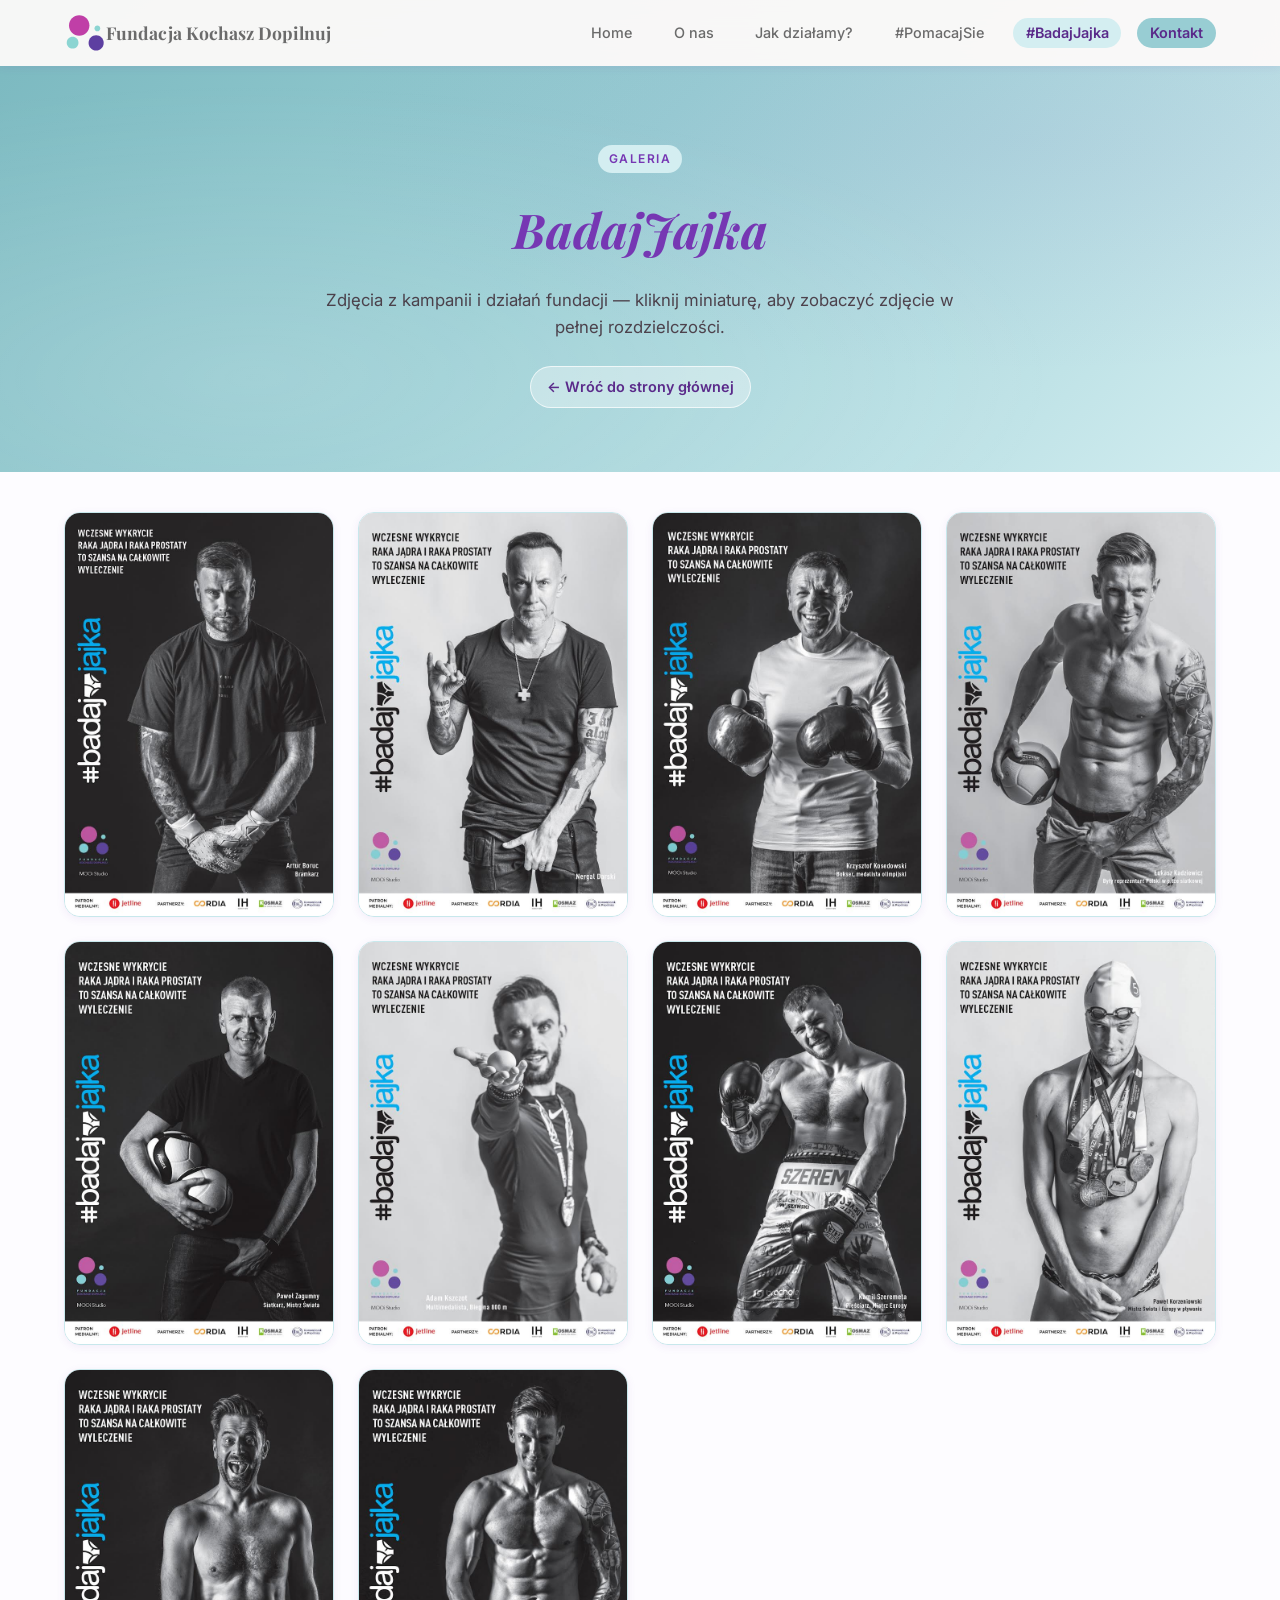
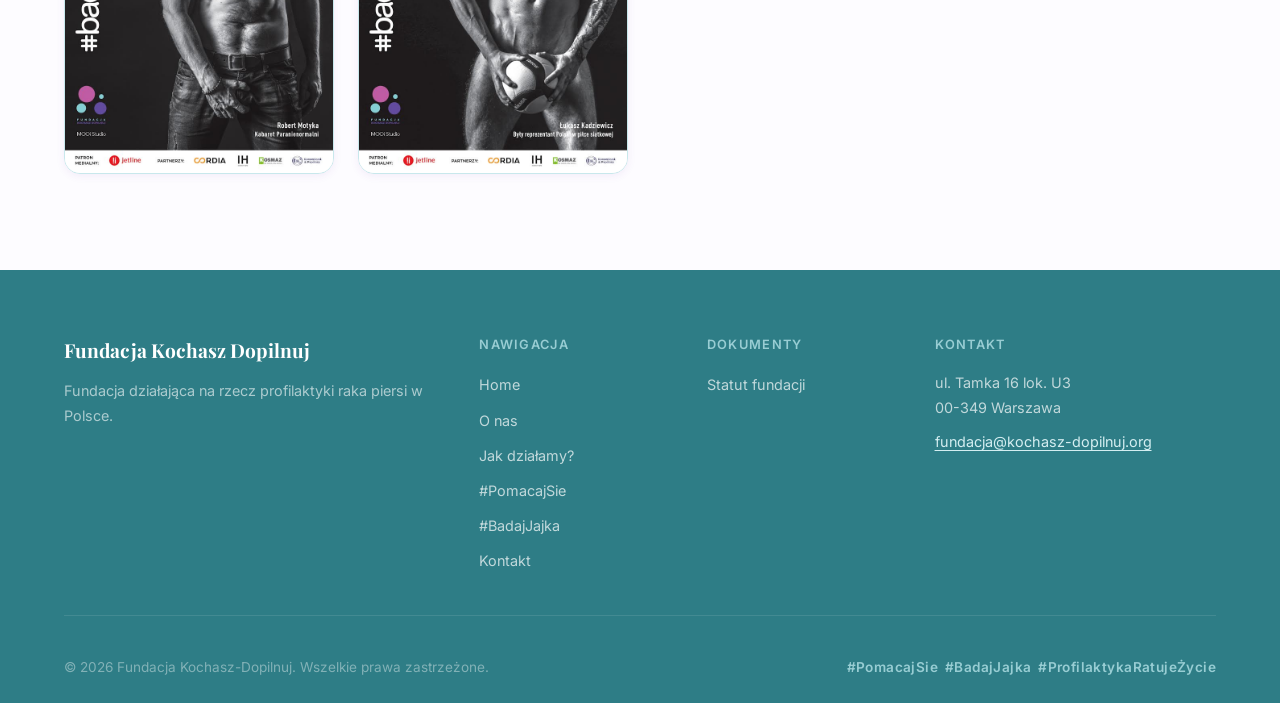
==== badajjajka.html @ b8c03226 "Add gallery page styles, update navigation links, and include new hashtags in the footer" ====
<!DOCTYPE html>
<html lang="pl">
<head>
  <meta charset="UTF-8" />
  <meta name="viewport" content="width=device-width, initial-scale=1.0" />
  <title>BadajJajka — Galeria | Fundacja Kochasz Dopilnuj</title>
  <link rel="stylesheet" href="styles.css" />
  <link rel="preconnect" href="https://fonts.googleapis.com" />
  <link rel="preconnect" href="https://fonts.gstatic.com" crossorigin />
  <link href="https://fonts.googleapis.com/css2?family=Playfair+Display:ital,wght@0,400;0,600;0,700;1,400&family=Inter:wght@300;400;500;600&display=swap" rel="stylesheet" />
</head>
<body class="page--gallery">

  <header class="header" id="top">
    <nav class="nav container">
      <a href="index.html#top" class="nav__logo">
        <img src="LOGO-IKONA.svg" alt="Fundacja Kochasz Dopilnuj" class="nav__logo-img" />
        <span class="nav__logo-name">Fundacja Kochasz Dopilnuj</span>
      </a>
      <button class="nav__toggle" id="navToggle" aria-label="Menu">
        <span></span><span></span><span></span>
      </button>
      <ul class="nav__links" id="navLinks">
        <li><a href="index.html#top" class="nav__link">Home</a></li>
        <li><a href="index.html#o-nas" class="nav__link">O nas</a></li>
        <li><a href="index.html#jak-dzialamy" class="nav__link">Jak działamy?</a></li>
        <li><a href="pomacajsie.html" class="nav__link">#PomacajSie</a></li>
        <li><a href="badajjajka.html" class="nav__link nav__link--active" aria-current="page">#BadajJajka</a></li>
        <li><a href="index.html#kontakt" class="nav__link nav__link--cta">Kontakt</a></li>
      </ul>
    </nav>
  </header>

  <section class="gallery-hero">
    <div class="container">
      <span class="section__tag">Galeria</span>
      <h1 class="gallery-hero__title"><em>BadajJajka</em></h1>
      <p class="gallery-hero__lead">
        Zdjęcia z kampanii i działań fundacji — kliknij miniaturę, aby zobaczyć zdjęcie w pełnej rozdzielczości.
      </p>
      <a href="index.html#o-nas" class="gallery-hero__back">← Wróć do strony głównej</a>
    </div>
  </section>

  <section class="section section--gallery">
    <div class="container">
      <div class="gallery-grid gallery-grid--full" id="galleryGrid">
        <button type="button" class="gallery-item" data-full="badajjajka/20211029_052234292_iOS.jpg" aria-label="Powiększ zdjęcie">
          <img src="badajjajka/20211029_052234292_iOS.jpg" alt="" loading="lazy" width="666" height="1000" />
        </button>
        <button type="button" class="gallery-item" data-full="badajjajka/20211029_052358054_iOS.jpg" aria-label="Powiększ zdjęcie">
          <img src="badajjajka/20211029_052358054_iOS.jpg" alt="" loading="lazy" width="666" height="1000" />
        </button>
        <button type="button" class="gallery-item" data-full="badajjajka/20211029_052314806_iOS.jpg" aria-label="Powiększ zdjęcie">
          <img src="badajjajka/20211029_052314806_iOS.jpg" alt="" loading="lazy" width="666" height="1000" />
        </button>
        <button type="button" class="gallery-item" data-full="badajjajka/20211029_052407707_iOS.jpg" aria-label="Powiększ zdjęcie">
          <img src="badajjajka/20211029_052407707_iOS.jpg" alt="" loading="lazy" width="666" height="1000" />
        </button>
        <button type="button" class="gallery-item" data-full="badajjajka/20211029_052508012_iOS.jpg" aria-label="Powiększ zdjęcie">
          <img src="badajjajka/20211029_052508012_iOS.jpg" alt="" loading="lazy" width="666" height="1000" />
        </button>
        <button type="button" class="gallery-item" data-full="badajjajka/20211029_052412390_iOS.jpg" aria-label="Powiększ zdjęcie">
          <img src="badajjajka/20211029_052412390_iOS.jpg" alt="" loading="lazy" width="666" height="1000" />
        </button>
        <button type="button" class="gallery-item" data-full="badajjajka/20211029_052600816_iOS.jpg" aria-label="Powiększ zdjęcie">
          <img src="badajjajka/20211029_052600816_iOS.jpg" alt="" loading="lazy" width="666" height="1000" />
        </button>
        <button type="button" class="gallery-item" data-full="badajjajka/20211029_052430170_iOS.jpg" aria-label="Powiększ zdjęcie">
          <img src="badajjajka/20211029_052430170_iOS.jpg" alt="" loading="lazy" width="666" height="1000" />
        </button>
        <button type="button" class="gallery-item" data-full="badajjajka/20211029_052609862_iOS.jpg" aria-label="Powiększ zdjęcie">
          <img src="badajjajka/20211029_052609862_iOS.jpg" alt="" loading="lazy" width="666" height="1000" />
        </button>
        <button type="button" class="gallery-item" data-full="badajjajka/20211029_052615210_iOS.jpg" aria-label="Powiększ zdjęcie">
          <img src="badajjajka/20211029_052615210_iOS.jpg" alt="" loading="lazy" width="666" height="1000" />
        </button>
      </div>
    </div>
  </section>

  <footer class="footer">
    <div class="container">
      <div class="footer__grid">
        <div class="footer__brand">
          <span class="footer__name">Fundacja Kochasz Dopilnuj</span>
          <p>Fundacja działająca na rzecz profilaktyki raka piersi w Polsce.</p>
        </div>
        <div class="footer__links">
          <h4>Nawigacja</h4>
          <ul>
            <li><a href="index.html#top">Home</a></li>
            <li><a href="index.html#o-nas">O nas</a></li>
            <li><a href="index.html#jak-dzialamy">Jak działamy?</a></li>
            <li><a href="pomacajsie.html">#PomacajSie</a></li>
            <li><a href="badajjajka.html">#BadajJajka</a></li>
            <li><a href="index.html#kontakt">Kontakt</a></li>
          </ul>
        </div>
        <div class="footer__links">
          <h4>Dokumenty</h4>
          <ul>
            <li>
              <a href="STATUT%20FUNDACJI%20KOCHASZ%20DOPILNUJ.pdf" target="_blank" rel="noopener">Statut fundacji</a>
            </li>
          </ul>
        </div>
        <div class="footer__contact">
          <h4>Kontakt</h4>
          <p>ul. Tamka 16 lok. U3<br />00-349 Warszawa</p>
          <a href="mailto:fundacja@kochasz-dopilnuj.org">fundacja@kochasz-dopilnuj.org</a>
        </div>
      </div>
      <div class="footer__bottom">
        <p>© 2026 Fundacja Kochasz-Dopilnuj. Wszelkie prawa zastrzeżone.</p>
        <p class="footer__hashtags">#PomacajSie &nbsp;#BadajJajka &nbsp;#ProfilaktykaRatujeŻycie</p>
      </div>
    </div>
  </footer>

  <div class="lightbox" id="lightbox" role="dialog" aria-modal="true" aria-label="Powiększone zdjęcie" hidden>
    <button type="button" class="lightbox__close" id="lightboxClose" aria-label="Zamknij">×</button>
    <button type="button" class="lightbox__nav lightbox__nav--prev" id="lightboxPrev" aria-label="Poprzednie zdjęcie">
      <svg viewBox="0 0 24 24" fill="none" stroke="currentColor" stroke-width="2"><path stroke-linecap="round" stroke-linejoin="round" d="M15 19l-7-7 7-7" /></svg>
    </button>
    <button type="button" class="lightbox__nav lightbox__nav--next" id="lightboxNext" aria-label="Następne zdjęcie">
      <svg viewBox="0 0 24 24" fill="none" stroke="currentColor" stroke-width="2"><path stroke-linecap="round" stroke-linejoin="round" d="M9 5l7 7-7 7" /></svg>
    </button>
    <div class="lightbox__inner">
      <img class="lightbox__img" id="lightboxImg" src="" alt="Zdjęcie z galerii BadajJajka" />
    </div>
  </div>

  <script>
    (function () {
      const toggle = document.getElementById('navToggle');
      const links = document.getElementById('navLinks');
      function openMenu() {
        links.classList.add('is-open');
        toggle.classList.add('is-open');
        document.body.style.overflow = 'hidden';
      }
      function closeMenu() {
        links.classList.remove('is-open');
        toggle.classList.remove('is-open');
        document.body.style.overflow = '';
      }
      toggle.addEventListener('click', function () {
        links.classList.contains('is-open') ? closeMenu() : openMenu();
      });
      document.querySelectorAll('.nav__link').forEach(function (link) {
        link.addEventListener('click', closeMenu);
      });
      links.addEventListener('click', function (e) {
        if (e.target === links) closeMenu();
      });

      const header = document.querySelector('.header');
      window.addEventListener('scroll', function () {
        header.classList.toggle('is-scrolled', window.scrollY > 50);
      });

      const items = Array.from(document.querySelectorAll('.gallery-item'));
      const fullUrls = items.map(function (el) { return el.dataset.full; });
      let currentIndex = 0;
      const lightbox = document.getElementById('lightbox');
      const lightboxImg = document.getElementById('lightboxImg');
      const btnClose = document.getElementById('lightboxClose');
      const btnPrev = document.getElementById('lightboxPrev');
      const btnNext = document.getElementById('lightboxNext');

      function openAt(index) {
        currentIndex = index;
        lightboxImg.src = fullUrls[currentIndex];
        lightbox.hidden = false;
        lightbox.classList.add('is-open');
        document.body.style.overflow = 'hidden';
        btnClose.focus();
      }
      function closeLb() {
        lightbox.classList.remove('is-open');
        lightboxImg.removeAttribute('src');
        lightbox.hidden = true;
        document.body.style.overflow = '';
      }
      function showPrev() {
        currentIndex = (currentIndex - 1 + fullUrls.length) % fullUrls.length;
        lightboxImg.src = fullUrls[currentIndex];
      }
      function showNext() {
        currentIndex = (currentIndex + 1) % fullUrls.length;
        lightboxImg.src = fullUrls[currentIndex];
      }

      items.forEach(function (btn, i) {
        btn.addEventListener('click', function () { openAt(i); });
      });
      btnClose.addEventListener('click', closeLb);
      btnPrev.addEventListener('click', function (e) { e.stopPropagation(); showPrev(); });
      btnNext.addEventListener('click', function (e) { e.stopPropagation(); showNext(); });
      lightbox.addEventListener('click', function (e) {
        if (e.target === lightbox) closeLb();
      });
      document.addEventListener('keydown', function (e) {
        if (!lightbox.classList.contains('is-open')) return;
        if (e.key === 'Escape') closeLb();
        else if (e.key === 'ArrowLeft') showPrev();
        else if (e.key === 'ArrowRight') showNext();
      });
    })();
  </script>
</body>
</html>
---- styles.css ----
/* ===== RESET & BASE ===== */
*, *::before, *::after {
  box-sizing: border-box;
  margin: 0;
  padding: 0;
}

:root {
  --clr-primary: #7637b3;
  --clr-primary-light: #9455d4;
  --clr-primary-dark: #5a2a8a;
  --clr-accent: #98cdd3;
  --clr-accent-dark: #6aafb7;
  --clr-accent-light: #d4eef1;
  --clr-bg: #fdfcff;
  --clr-bg-alt: #eef7f8;
  --clr-text: #1a1a1a;
  --clr-text-muted: #6b6b6b;
  --clr-white: #ffffff;
  --clr-border: #c8e8ec;

  --font-display: 'Playfair Display', Georgia, serif;
  --font-body: 'Inter', system-ui, sans-serif;

  --space-xs: 0.5rem;
  --space-sm: 1rem;
  --space-md: 1.5rem;
  --space-lg: 2.5rem;
  --space-xl: 4rem;
  --space-2xl: 6rem;

  --radius-sm: 8px;
  --radius-md: 16px;
  --radius-lg: 24px;

  --shadow-sm: 0 2px 8px rgba(118, 55, 179, 0.08);
  --shadow-md: 0 8px 32px rgba(118, 55, 179, 0.12);
  --shadow-lg: 0 20px 60px rgba(118, 55, 179, 0.15);

  --transition: 0.3s cubic-bezier(0.4, 0, 0.2, 1);
}

html {
  scroll-behavior: smooth;
  font-size: 16px;
}

body {
  font-family: var(--font-body);
  background-color: var(--clr-bg);
  color: var(--clr-text);
  line-height: 1.7;
  overflow-x: hidden;
}

img {
  max-width: 100%;
  display: block;
}

a {
  color: inherit;
  text-decoration: none;
}

ul {
  list-style: none;
}

/* ===== CONTAINER ===== */
.container {
  max-width: 1200px;
  margin: 0 auto;
  padding: 0 var(--space-md);
}

/* ===== TYPOGRAPHY ===== */
.section__tag {
  display: inline-block;
  font-size: 0.75rem;
  font-weight: 600;
  letter-spacing: 0.12em;
  text-transform: uppercase;
  color: var(--clr-primary);
  background: var(--clr-accent-light);
  padding: 0.3em 0.9em;
  border-radius: 100px;
  margin-bottom: var(--space-sm);
}

.section__title {
  font-family: var(--font-display);
  font-size: clamp(1.8rem, 4vw, 2.8rem);
  font-weight: 700;
  line-height: 1.2;
  color: var(--clr-primary-dark);
  margin-bottom: var(--space-sm);
}

.section__lead {
  font-size: 1.1rem;
  color: var(--clr-text-muted);
  max-width: 560px;
}

.section__header {
  text-align: center;
  margin-bottom: var(--space-xl);
}

.section__header .section__lead {
  margin: 0 auto;
}

/* ===== BUTTONS ===== */
.btn {
  display: inline-flex;
  align-items: center;
  justify-content: center;
  gap: 0.5rem;
  padding: 0.8rem 2rem;
  border-radius: 100px;
  font-family: var(--font-body);
  font-size: 0.95rem;
  font-weight: 600;
  cursor: pointer;
  border: 2px solid transparent;
  transition: all var(--transition);
  white-space: nowrap;
}

.btn--primary {
  background: var(--clr-accent);
  color: var(--clr-primary-dark);
  border-color: var(--clr-accent);
}

.btn--primary:hover {
  background: var(--clr-accent-dark);
  border-color: var(--clr-accent-dark);
  transform: translateY(-2px);
  box-shadow: var(--shadow-md);
}

.btn--outline {
  background: rgba(255,255,255,0.3);
  color: var(--clr-primary-dark);
  border-color: rgba(255,255,255,0.7);
}

.btn--outline:hover {
  background: rgba(255,255,255,0.55);
  border-color: var(--clr-white);
}

.btn--ghost {
  background: transparent;
  color: var(--clr-primary);
  border-color: var(--clr-border);
}

.btn--ghost:hover {
  background: var(--clr-accent-light);
  border-color: var(--clr-accent);
}

.btn--sm {
  padding: 0.5rem 1.2rem;
  font-size: 0.85rem;
}

.btn--full {
  width: 100%;
}

/* ===== HEADER / NAV ===== */
.header {
  position: fixed;
  top: 0;
  left: 0;
  right: 0;
  z-index: 100;
  padding: 1.2rem 0;
  transition: all var(--transition);
}

.header.is-scrolled {
  background: rgba(253, 250, 249, 0.95);
  backdrop-filter: blur(12px);
  box-shadow: var(--shadow-sm);
  padding: 0.8rem 0;
}

.nav {
  display: flex;
  align-items: center;
  justify-content: space-between;
  gap: var(--space-md);
}

.nav__logo {
  display: flex;
  align-items: center;
}

.nav__logo-img {
  height: 48px;
  width: auto;
  object-fit: contain;
  display: block;
  transition: opacity var(--transition), transform var(--transition);
}

.header.is-scrolled .nav__logo-img {
  height: 40px;
}

.nav__logo-img:hover {
  opacity: 0.85;
  transform: scale(1.03);
}

.nav__logo-name {
  font-family: var(--font-display);
  font-size: 1.1rem;
  font-weight: 700;
  color: var(--clr-primary-dark);
  line-height: 1.2;
  transition: color var(--transition);
}

.header.is-scrolled .nav__logo-name {
  color: var(--clr-primary-dark);
}

.nav__links {
  display: flex;
  align-items: center;
  gap: var(--space-sm);
  list-style: none;
}

.nav__link {
  font-size: 0.9rem;
  font-weight: 500;
  color: var(--clr-primary-dark);
  padding: 0.4rem 0.8rem;
  border-radius: 100px;
  transition: all var(--transition);
}

.header.is-scrolled .nav__link {
  color: var(--clr-text-muted);
}

.nav__link:hover {
  color: var(--clr-primary-dark);
  background: rgba(255,255,255,0.4);
}

.header.is-scrolled .nav__link:hover {
  color: var(--clr-primary);
  background: var(--clr-accent-light);
}

.nav__link--cta {
  background: var(--clr-white);
  color: var(--clr-primary) !important;
  font-weight: 600;
}

.header.is-scrolled .nav__link--cta {
  background: var(--clr-accent);
  color: var(--clr-primary-dark) !important;
}

.nav__link--cta:hover {
  background: var(--clr-accent-light) !important;
  color: var(--clr-primary-dark) !important;
}

.nav__toggle {
  display: none;
  flex-direction: column;
  gap: 5px;
  background: none;
  border: none;
  cursor: pointer;
  padding: 4px;
}

.nav__toggle span {
  display: block;
  width: 24px;
  height: 2px;
  background: var(--clr-primary-dark);
  border-radius: 2px;
  transition: all var(--transition);
}

.header.is-scrolled .nav__toggle span {
  background: var(--clr-primary-dark);
}

/* ===== HERO ===== */
.hero {
  position: relative;
  min-height: 100vh;
  display: flex;
  align-items: center;
  background: linear-gradient(
    135deg,
    #7ab8bf 0%,
    #98cdd3 50%,
    #aed8dd 100%
  );
  overflow: hidden;
}

.hero::before {
  content: '';
  position: absolute;
  inset: 0;
  background-image:
    radial-gradient(ellipse at 20% 80%, rgba(255,255,255,0.06) 0%, transparent 50%),
    radial-gradient(ellipse at 80% 20%, rgba(255,255,255,0.08) 0%, transparent 50%);
}

.hero::after {
  content: '';
  position: absolute;
  bottom: -1px;
  left: 0;
  right: 0;
  height: 80px;
  background: var(--clr-bg);
  clip-path: ellipse(55% 100% at 50% 100%);
}

.hero__overlay {
  position: absolute;
  inset: 0;
  background: url("data:image/svg+xml,%3Csvg width='60' height='60' viewBox='0 0 60 60' xmlns='http://www.w3.org/2000/svg'%3E%3Cg fill='none' fill-rule='evenodd'%3E%3Cg fill='%23ffffff' fill-opacity='0.03'%3E%3Cpath d='M36 34v-4h-2v4h-4v2h4v4h2v-4h4v-2h-4zm0-30V0h-2v4h-4v2h4v4h2V6h4V4h-4zM6 34v-4H4v4H0v2h4v4h2v-4h4v-2H6zM6 4V0H4v4H0v2h4v4h2V6h4V4H6z'/%3E%3C/g%3E%3C/g%3E%3C/svg%3E") repeat;
}

.hero__content {
  position: relative;
  z-index: 1;
  padding-top: 100px;
  padding-bottom: 80px;
  max-width: 700px;
}

.hero__tag {
  display: inline-block;
  font-size: 0.8rem;
  font-weight: 600;
  letter-spacing: 0.1em;
  text-transform: uppercase;
  color: var(--clr-primary-dark);
  background: rgba(255,255,255,0.45);
  border: 1px solid rgba(255,255,255,0.6);
  padding: 0.4em 1em;
  border-radius: 100px;
  margin-bottom: var(--space-md);
}

.hero__title {
  font-family: var(--font-display);
  font-size: clamp(2.5rem, 7vw, 5rem);
  font-weight: 700;
  line-height: 1.1;
  color: var(--clr-primary-dark);
  margin-bottom: var(--space-md);
}

.hero__title em {
  font-style: italic;
  color: var(--clr-primary);
}

.hero__subtitle {
  font-size: clamp(1rem, 2vw, 1.2rem);
  color: rgba(60, 40, 50, 0.8);
  max-width: 540px;
  margin-bottom: var(--space-lg);
}

.hero__actions {
  display: flex;
  flex-wrap: wrap;
  gap: var(--space-sm);
}

.hero__scroll {
  position: absolute;
  bottom: 2rem;
  left: 50%;
  transform: translateX(-50%);
  z-index: 1;
}

.hero__scroll span {
  display: block;
  width: 1px;
  height: 50px;
  background: linear-gradient(to bottom, rgba(86, 26, 57, 0.5), transparent);
  margin: 0 auto;
  animation: scrollDown 2s ease-in-out infinite;
}

@keyframes scrollDown {
  0%, 100% { opacity: 0.4; transform: scaleY(0.5) translateY(-10px); }
  50% { opacity: 1; transform: scaleY(1) translateY(5px); }
}

/* ===== SECTION ===== */
.section {
  padding: var(--space-2xl) 0;
}

/* ===== ABOUT ===== */
.about__grid {
  display: grid;
  grid-template-columns: 1fr 1fr;
  gap: var(--space-xl);
  align-items: start;
}

.about__text p {
  color: var(--clr-text-muted);
  margin-bottom: var(--space-sm);
}

.about__text strong {
  color: var(--clr-primary);
  font-weight: 600;
}

.about__text .btn {
  margin-top: var(--space-md);
}

/* Info cards */
.info-card {
  background: var(--clr-white);
  border: 1px solid var(--clr-border);
  border-radius: var(--radius-md);
  padding: var(--space-lg);
  box-shadow: var(--shadow-sm);
  margin-bottom: var(--space-md);
  opacity: 0;
  transform: translateY(20px);
  transition: opacity 0.5s ease, transform 0.5s ease;
}

.info-card.is-visible {
  opacity: 1;
  transform: translateY(0);
}

.info-card__title {
  font-family: var(--font-display);
  font-size: 1.1rem;
  font-weight: 600;
  color: var(--clr-primary-dark);
  margin-bottom: var(--space-md);
  padding-bottom: var(--space-sm);
  border-bottom: 2px solid var(--clr-accent-light);
}

.info-card__list {
  display: flex;
  flex-direction: column;
  gap: 0.6rem;
  margin-bottom: var(--space-md);
}

.info-card__list li {
  display: flex;
  flex-wrap: wrap;
  gap: 0.3rem 0.6rem;
  font-size: 0.9rem;
}

.info-card__label {
  font-weight: 600;
  color: var(--clr-primary);
  min-width: 90px;
}

.people {
  display: flex;
  flex-direction: column;
  gap: var(--space-md);
}

.people__group-label {
  display: block;
  font-size: 0.75rem;
  font-weight: 600;
  text-transform: uppercase;
  letter-spacing: 0.08em;
  color: var(--clr-accent);
  margin-bottom: 0.5rem;
}

.people__group ul {
  display: flex;
  flex-direction: column;
  gap: 0.35rem;
}

.people__group li {
  font-size: 0.9rem;
  color: var(--clr-text-muted);
}

.people__group li strong {
  color: var(--clr-primary);
  font-weight: 600;
}

.about__text {
  opacity: 0;
  transform: translateX(-20px);
  transition: opacity 0.6s ease, transform 0.6s ease;
}

.about__text.is-visible {
  opacity: 1;
  transform: translateX(0);
}

/* ===== ACTIVITIES ===== */
.activities {
  background: var(--clr-bg-alt);
}

.activities__grid {
  display: grid;
  grid-template-columns: repeat(2, 1fr);
  gap: var(--space-md);
}

.activity-card {
  background: var(--clr-white);
  border-radius: var(--radius-md);
  padding: var(--space-lg);
  border: 1px solid var(--clr-border);
  box-shadow: var(--shadow-sm);
  transition: all var(--transition);
  opacity: 0;
  transform: translateY(24px);
}

.activity-card.is-visible {
  opacity: 1;
  transform: translateY(0);
}

.activity-card:nth-child(2) { transition-delay: 0.1s; }
.activity-card:nth-child(3) { transition-delay: 0.2s; }
.activity-card:nth-child(4) { transition-delay: 0.3s; }

.activity-card:hover {
  transform: translateY(-6px);
  box-shadow: var(--shadow-lg);
  border-color: var(--clr-accent);
}

.activity-card__icon {
  width: 56px;
  height: 56px;
  background: var(--clr-accent-light);
  border-radius: var(--radius-sm);
  display: flex;
  align-items: center;
  justify-content: center;
  margin-bottom: var(--space-md);
  transition: background var(--transition);
}

.activity-card:hover .activity-card__icon {
  background: var(--clr-accent);
}

.activity-card__icon svg {
  width: 28px;
  height: 28px;
  color: var(--clr-primary);
  transition: color var(--transition);
}

.activity-card:hover .activity-card__icon svg {
  color: var(--clr-primary-dark);
}

.activity-card__title {
  font-family: var(--font-display);
  font-size: 1.15rem;
  font-weight: 700;
  color: var(--clr-primary-dark);
  margin-bottom: 0.5rem;
}

.activity-card__text {
  font-size: 0.95rem;
  color: var(--clr-text-muted);
  line-height: 1.6;
}

/* ===== QUOTE ===== */
.quote {
  padding: var(--space-2xl) 0;
  background: linear-gradient(135deg, #6aafb7 0%, #98cdd3 100%);
  position: relative;
  overflow: hidden;
}

.quote::before {
  content: '\201C';
  position: absolute;
  top: -0.2em;
  left: 50%;
  transform: translateX(-50%);
  font-family: var(--font-display);
  font-size: 20rem;
  color: rgba(255,255,255,0.04);
  line-height: 1;
  pointer-events: none;
  user-select: none;
}

.quote__block {
  text-align: center;
  position: relative;
}

.quote__text {
  font-family: var(--font-display);
  font-size: clamp(1.4rem, 4vw, 2.2rem);
  font-style: italic;
  font-weight: 400;
  color: var(--clr-primary-dark);
  line-height: 1.5;
  max-width: 700px;
  margin: 0 auto var(--space-md);
}

.quote__author {
  font-size: 0.9rem;
  font-weight: 500;
  letter-spacing: 0.1em;
  text-transform: uppercase;
  color: var(--clr-primary);
  font-style: normal;
}

/* ===== CONTACT ===== */
.contact__grid {
  display: grid;
  grid-template-columns: 1fr 1.6fr;
  gap: var(--space-xl);
  align-items: start;
}

.contact__info p {
  color: var(--clr-text-muted);
  margin-bottom: var(--space-lg);
}

.contact__details {
  display: flex;
  flex-direction: column;
  gap: var(--space-sm);
}

.contact__details li {
  display: flex;
  align-items: flex-start;
  gap: 0.75rem;
  font-size: 0.95rem;
  color: var(--clr-text-muted);
}

.contact__details svg {
  width: 20px;
  height: 20px;
  color: var(--clr-primary);
  flex-shrink: 0;
  margin-top: 2px;
}

.contact__details a {
  color: var(--clr-primary);
  text-decoration: underline;
  text-underline-offset: 3px;
}

.contact__details a:hover {
  color: var(--clr-primary-light);
}

.contact__logo {
  display: flex;
  align-items: center;
  justify-content: center;
}

.contact__logo-img {
  width: 100%;
  max-width: 420px;
  height: auto;
  display: block;
}

@keyframes fadeIn {
  from { opacity: 0; transform: translateY(-8px); }
  to { opacity: 1; transform: translateY(0); }
}

/* ===== FOOTER ===== */
.footer {
  background: #2e7d86;
  color: rgba(255,255,255,0.85);
  padding: var(--space-xl) 0 var(--space-md);
}

.footer__grid {
  display: grid;
  grid-template-columns: 2fr 1fr 1fr 1.5fr;
  gap: var(--space-lg);
  margin-bottom: var(--space-lg);
  padding-bottom: var(--space-lg);
  border-bottom: 1px solid rgba(255,255,255,0.1);
}

.footer__brand {
  display: flex;
  flex-direction: column;
  gap: 0.5rem;
}

.footer__name {
  font-family: var(--font-display);
  font-size: 1.2rem;
  font-weight: 700;
  color: var(--clr-white);
}

.footer__brand p {
  font-size: 0.9rem;
  color: rgba(255,255,255,0.6);
  margin-top: 0.3rem;
}

.footer__links h4,
.footer__contact h4 {
  font-size: 0.8rem;
  font-weight: 600;
  letter-spacing: 0.1em;
  text-transform: uppercase;
  color: var(--clr-accent);
  margin-bottom: var(--space-sm);
}

.footer__links ul {
  display: flex;
  flex-direction: column;
  gap: 0.5rem;
}

.footer__links a {
  font-size: 0.9rem;
  color: rgba(255,255,255,0.7);
  transition: color var(--transition);
}

.footer__links a:hover {
  color: var(--clr-white);
}

.footer__contact p {
  font-size: 0.9rem;
  color: rgba(255,255,255,0.7);
  margin-bottom: 0.5rem;
}

.footer__contact a {
  font-size: 0.9rem;
  color: var(--clr-accent-light);
  text-decoration: underline;
  text-underline-offset: 3px;
}

.footer__bottom {
  display: flex;
  justify-content: space-between;
  align-items: center;
  flex-wrap: wrap;
  gap: var(--space-sm);
  font-size: 0.85rem;
  color: rgba(255,255,255,0.4);
}

.footer__hashtags {
  font-weight: 600;
  color: var(--clr-accent);
  letter-spacing: 0.03em;
}

/* ===== RESPONSIVE ===== */
@media (max-width: 900px) {
  .about__grid {
    grid-template-columns: 1fr;
  }

  .activities__grid {
    grid-template-columns: 1fr;
  }

  .contact__grid {
    grid-template-columns: 1fr;
  }

  .footer__grid {
    grid-template-columns: 1fr 1fr;
  }
}

@media (max-width: 640px) {
  :root {
    --space-2xl: 4rem;
  }

  .nav__toggle {
    display: flex;
    z-index: 1001;
    position: relative;
  }

  .nav__links {
    position: fixed;
    inset: 0;
    width: 100%;
    height: 100%;
    height: 100dvh;
    flex-direction: column;
    align-items: center;
    justify-content: center;
    gap: var(--space-lg);
    z-index: 1000;
    background: rgba(46, 125, 134, 0.98);
    backdrop-filter: blur(16px);
    -webkit-backdrop-filter: blur(16px);
    opacity: 0;
    pointer-events: none;
    transition: opacity 0.3s ease;
  }

  .nav__links.is-open {
    opacity: 1;
    pointer-events: all;
  }

  .nav__link {
    font-size: 1.4rem;
    color: var(--clr-white) !important;
    padding: 0.6rem 1.5rem;
    background: transparent !important;
  }

  .nav__link--cta {
    border: 2px solid rgba(255, 255, 255, 0.6) !important;
    border-radius: 100px;
  }

  .nav__link--cta:hover {
    background: rgba(255, 255, 255, 0.15) !important;
  }

  .nav__toggle.is-open span {
    background: var(--clr-white);
  }

  .nav__toggle.is-open span:nth-child(1) {
    transform: translateY(7px) rotate(45deg);
  }

  .nav__toggle.is-open span:nth-child(2) {
    opacity: 0;
  }

  .nav__toggle.is-open span:nth-child(3) {
    transform: translateY(-7px) rotate(-45deg);
  }

  .form__row {
    grid-template-columns: 1fr;
  }

  .footer__grid {
    grid-template-columns: 1fr;
  }

  .footer__bottom {
    flex-direction: column;
    text-align: center;
  }
}

/* ===== GALLERY PAGES ===== */
.page--gallery .header {
  background: rgba(253, 250, 249, 0.95);
  backdrop-filter: blur(12px);
  box-shadow: var(--shadow-sm);
  padding: 0.8rem 0;
}

.page--gallery .nav__logo-img {
  height: 40px;
}

.page--gallery .nav__logo-name,
.page--gallery .nav__link {
  color: var(--clr-text-muted);
}

.page--gallery .nav__link:hover {
  color: var(--clr-primary-dark);
  background: var(--clr-accent-light);
}

.page--gallery .nav__link--active {
  color: var(--clr-primary-dark);
  background: var(--clr-accent-light);
  font-weight: 600;
}

.page--gallery .nav__link--cta {
  background: var(--clr-accent);
  color: var(--clr-primary-dark) !important;
}

.gallery-hero {
  padding: calc(80px + var(--space-xl)) 0 var(--space-xl);
  background: linear-gradient(135deg, #7ab8bf 0%, #98cdd3 45%, #d4eef1 100%);
  position: relative;
  overflow: hidden;
}

.gallery-hero::before {
  content: '';
  position: absolute;
  inset: 0;
  background:
    radial-gradient(ellipse at 20% 80%, rgba(255, 255, 255, 0.15) 0%, transparent 55%),
    radial-gradient(ellipse at 80% 30%, rgba(118, 55, 179, 0.06) 0%, transparent 50%);
  pointer-events: none;
}

.gallery-hero .container {
  position: relative;
  z-index: 1;
  text-align: center;
  max-width: 720px;
}

.gallery-hero__title {
  font-family: var(--font-display);
  font-size: clamp(2rem, 5vw, 3rem);
  font-weight: 700;
  color: var(--clr-primary-dark);
  margin-bottom: var(--space-sm);
}

.gallery-hero__title em {
  font-style: italic;
  color: var(--clr-primary);
}

.gallery-hero__lead {
  font-size: 1.05rem;
  color: rgba(60, 40, 50, 0.85);
  margin-bottom: var(--space-md);
  line-height: 1.65;
}

.gallery-hero__back {
  display: inline-flex;
  align-items: center;
  gap: 0.4rem;
  font-size: 0.9rem;
  font-weight: 600;
  color: var(--clr-primary-dark);
  padding: 0.5rem 1rem;
  border-radius: 100px;
  border: 1px solid rgba(255, 255, 255, 0.7);
  background: rgba(255, 255, 255, 0.35);
  transition: all var(--transition);
}

.gallery-hero__back:hover {
  background: rgba(255, 255, 255, 0.6);
  border-color: var(--clr-white);
}

.section--gallery {
  padding-top: var(--space-lg);
  padding-bottom: var(--space-2xl);
  background: var(--clr-bg);
}

.gallery-grid {
  display: grid;
  grid-template-columns: repeat(auto-fill, minmax(260px, 1fr));
  gap: var(--space-md);
}

.gallery-item {
  position: relative;
  margin: 0;
  padding: 0;
  border: none;
  background: var(--clr-white);
  border-radius: var(--radius-md);
  overflow: hidden;
  cursor: zoom-in;
  box-shadow: var(--shadow-sm);
  border: 1px solid var(--clr-border);
  transition: transform var(--transition), box-shadow var(--transition), border-color var(--transition);
}

.gallery-item:hover,
.gallery-item:focus-visible {
  transform: translateY(-4px);
  box-shadow: var(--shadow-lg);
  border-color: var(--clr-accent);
  outline: none;
}

.gallery-item img {
  width: 100%;
  height: auto;
  aspect-ratio: 4 / 3;
  object-fit: cover;
  object-position: top center;
  display: block;
  vertical-align: middle;
}

/* Galeria bez przycinania — całe zdjęcia w kafelku (np. BadajJajka, jednolite proporcje) */
.gallery-grid--full .gallery-item {
  align-self: start;
}

.gallery-grid--full .gallery-item img {
  width: 100%;
  height: auto;
  aspect-ratio: auto;
  object-fit: contain;
  object-position: center;
  background: var(--clr-bg-alt);
}

/* ===== LIGHTBOX ===== */
.lightbox {
  position: fixed;
  inset: 0;
  z-index: 2000;
  display: flex;
  align-items: center;
  justify-content: center;
  padding: var(--space-md);
  background: rgba(26, 26, 26, 0.92);
  backdrop-filter: blur(8px);
  opacity: 0;
  visibility: hidden;
  transition: opacity var(--transition), visibility var(--transition);
}

.lightbox.is-open {
  opacity: 1;
  visibility: visible;
}

.lightbox__inner {
  position: relative;
  max-width: min(96vw, 1400px);
  max-height: 92vh;
  display: flex;
  align-items: center;
  justify-content: center;
}

.lightbox__img {
  max-width: 100%;
  max-height: 88vh;
  width: auto;
  height: auto;
  object-fit: contain;
  border-radius: var(--radius-sm);
  box-shadow: 0 24px 80px rgba(0, 0, 0, 0.45);
}

.lightbox__close,
.lightbox__nav {
  position: absolute;
  display: flex;
  align-items: center;
  justify-content: center;
  width: 44px;
  height: 44px;
  border: none;
  border-radius: 100px;
  cursor: pointer;
  background: rgba(255, 255, 255, 0.12);
  color: var(--clr-white);
  transition: background var(--transition), transform var(--transition);
}

.lightbox__close:hover,
.lightbox__nav:hover {
  background: rgba(152, 205, 211, 0.45);
  color: var(--clr-primary-dark);
}

.lightbox__close {
  top: var(--space-sm);
  right: var(--space-sm);
  font-size: 1.5rem;
  line-height: 1;
  z-index: 2;
}

.lightbox__nav {
  top: 50%;
  transform: translateY(-50%);
  z-index: 2;
}

.lightbox__nav--prev {
  left: var(--space-sm);
}

.lightbox__nav--next {
  right: var(--space-sm);
}

.lightbox__nav svg {
  width: 24px;
  height: 24px;
}

@media (max-width: 640px) {
  .lightbox__nav {
    width: 40px;
    height: 40px;
  }

  .lightbox__nav--prev {
    left: 4px;
  }

  .lightbox__nav--next {
    right: 4px;
  }
}
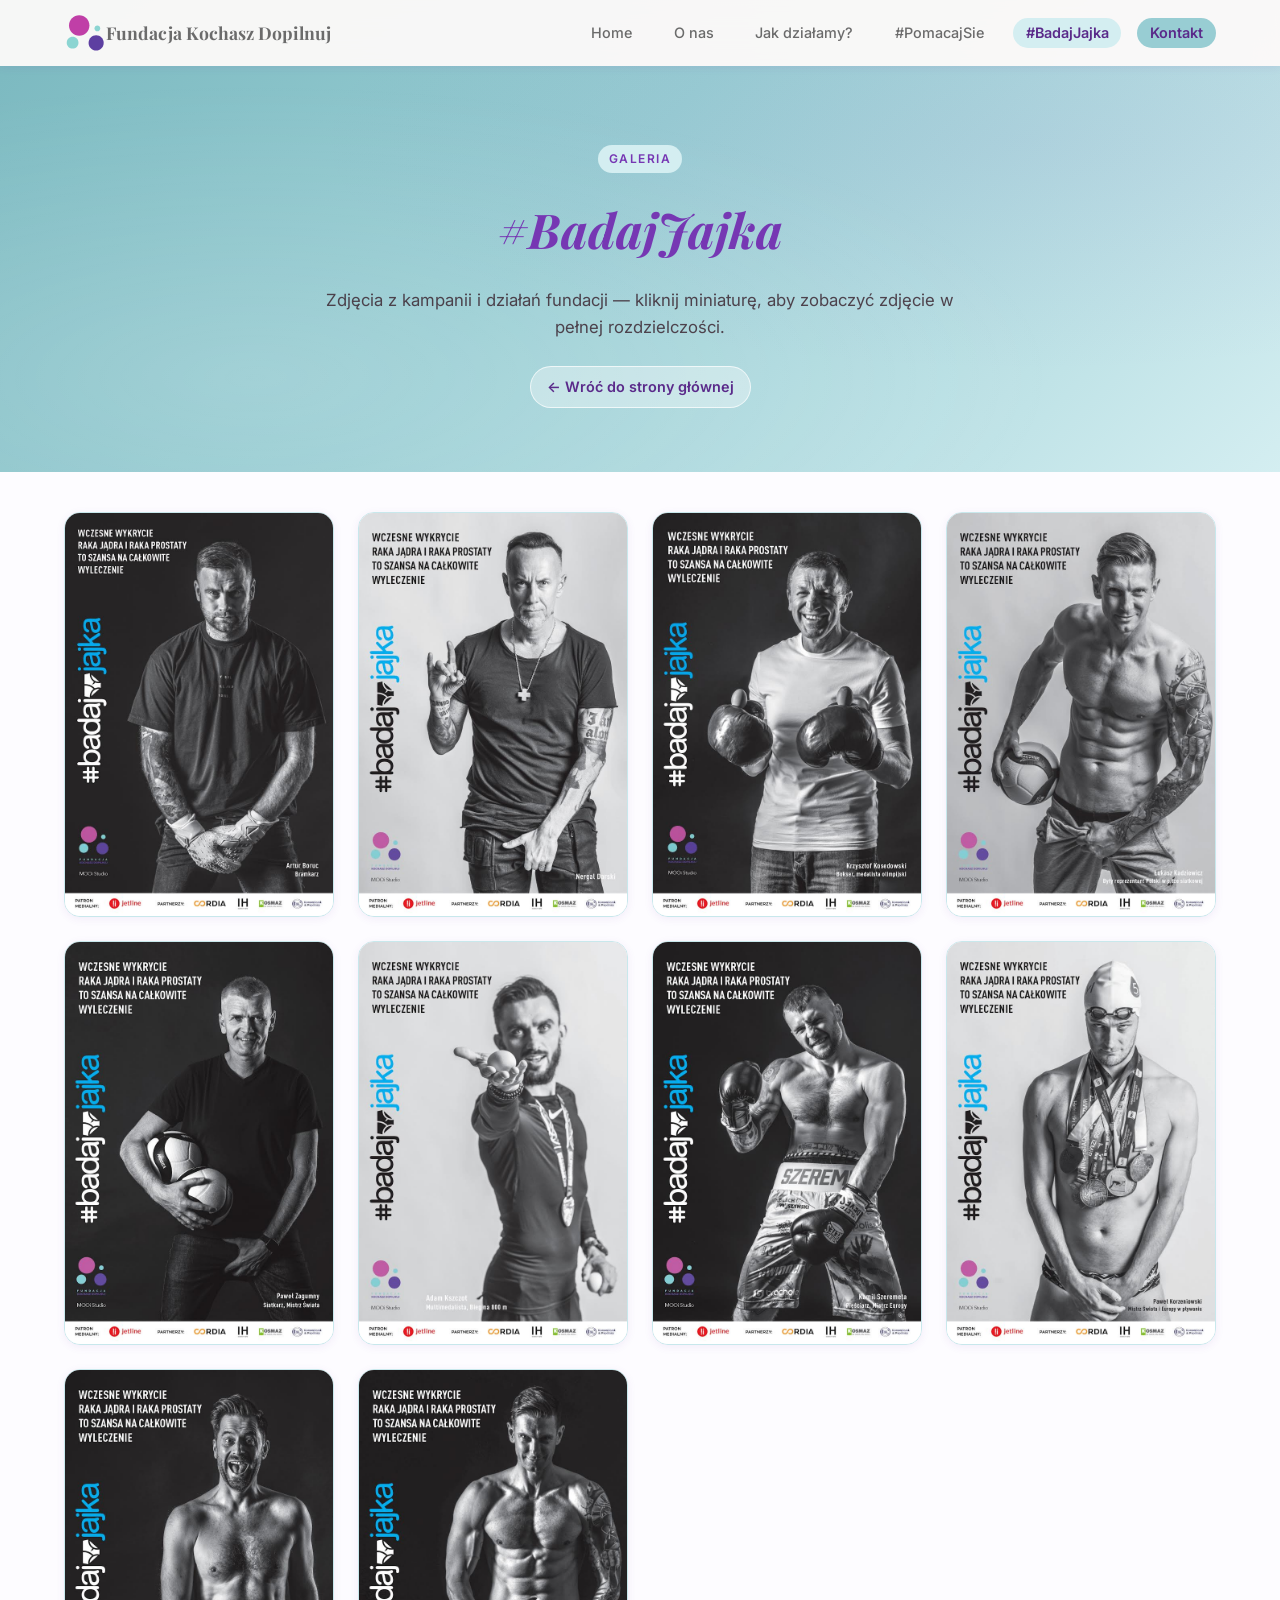
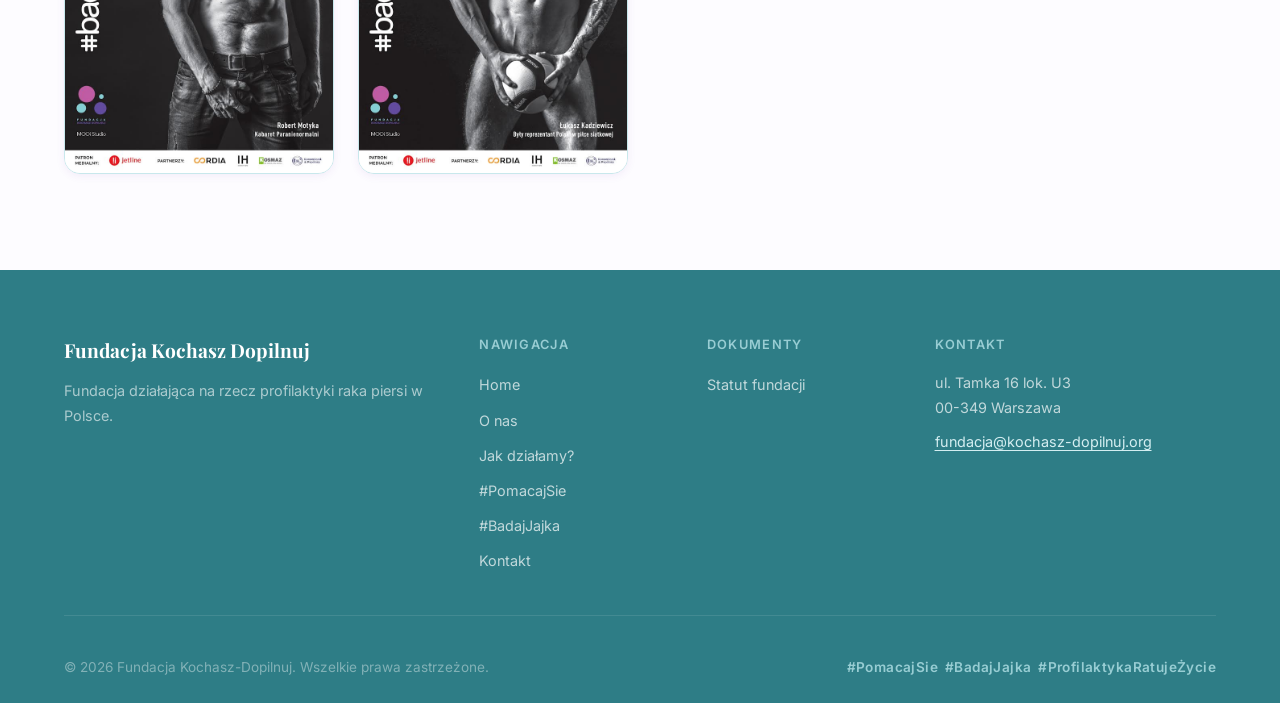
==== commit fbd92baa: "Update gallery title to include hashtag for branding consistency" ====
--- a/badajjajka.html
+++ b/badajjajka.html
@@ -34,7 +34,7 @@
   <section class="gallery-hero">
     <div class="container">
       <span class="section__tag">Galeria</span>
-      <h1 class="gallery-hero__title"><em>BadajJajka</em></h1>
+      <h1 class="gallery-hero__title"><em>#BadajJajka</em></h1>
       <p class="gallery-hero__lead">
         Zdjęcia z kampanii i działań fundacji — kliknij miniaturę, aby zobaczyć zdjęcie w pełnej rozdzielczości.
       </p>
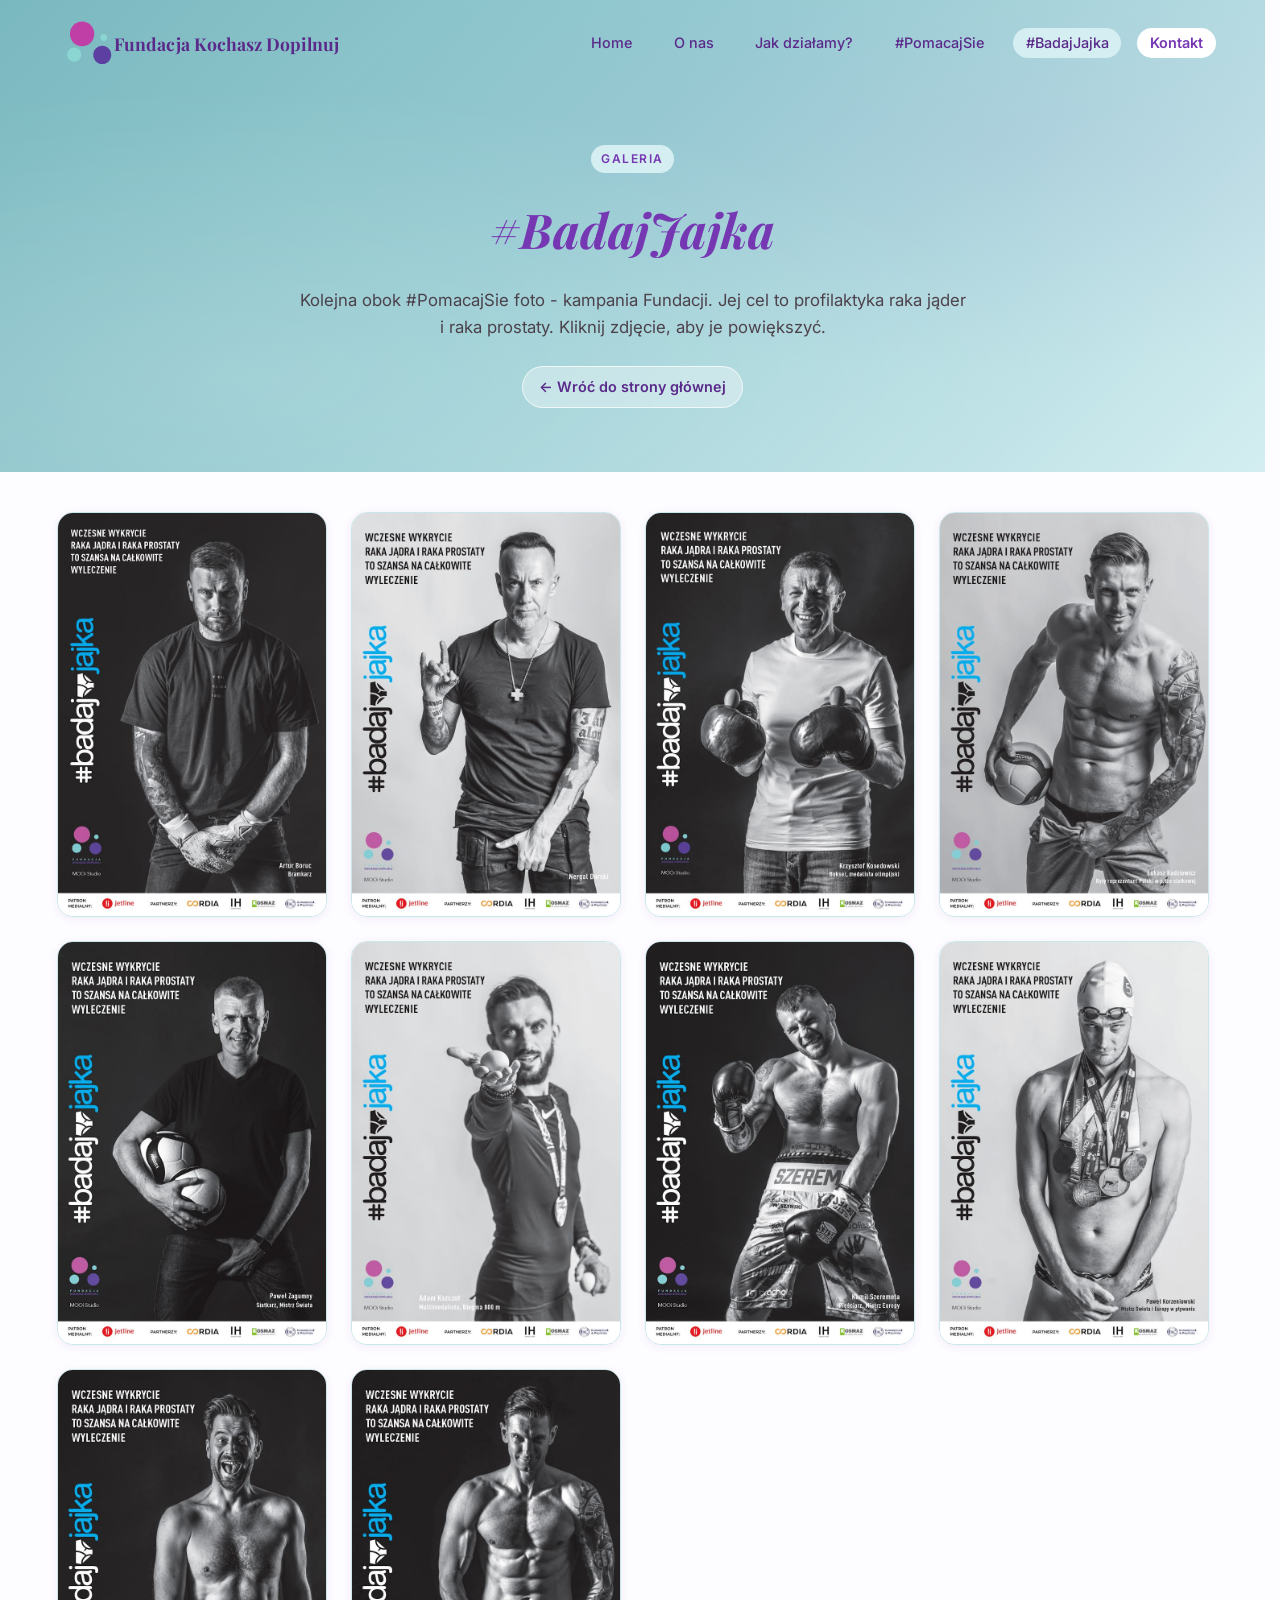
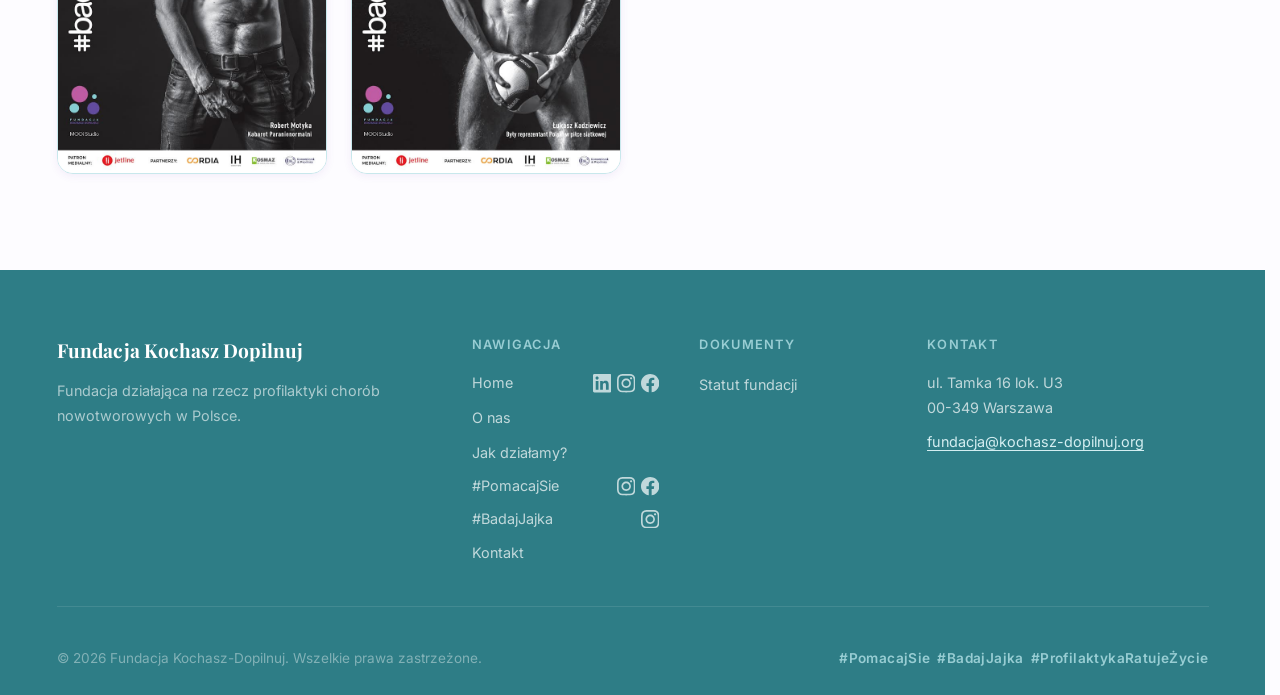
==== commit 632a8aa1: "Update content and structure across multiple pages to enhance clarity and branding consistency. Chan" ====
--- a/badajjajka.html
+++ b/badajjajka.html
@@ -36,7 +36,7 @@
       <span class="section__tag">Galeria</span>
       <h1 class="gallery-hero__title"><em>#BadajJajka</em></h1>
       <p class="gallery-hero__lead">
-        Zdjęcia z kampanii i działań fundacji — kliknij miniaturę, aby zobaczyć zdjęcie w pełnej rozdzielczości.
+        Kolejna obok #PomacajSie foto - kampania Fundacji. Jej cel to profilaktyka raka jąder i raka prostaty. Kliknij zdjęcie, aby je powiększyć.
       </p>
       <a href="index.html#o-nas" class="gallery-hero__back">← Wróć do strony głównej</a>
     </div>
@@ -84,16 +84,46 @@
       <div class="footer__grid">
         <div class="footer__brand">
           <span class="footer__name">Fundacja Kochasz Dopilnuj</span>
-          <p>Fundacja działająca na rzecz profilaktyki raka piersi w Polsce.</p>
+          <p>Fundacja działająca na rzecz profilaktyki chorób nowotworowych w Polsce.</p>
         </div>
         <div class="footer__links">
           <h4>Nawigacja</h4>
           <ul>
-            <li><a href="index.html#top">Home</a></li>
+            <li class="footer__nav-row">
+              <a href="index.html#top">Home</a>
+              <span class="footer__nav-icons">
+                <a class="footer__social-icon" href="https://www.linkedin.com/company/fundacja-kochasz-dopilnuj/" target="_blank" rel="noopener noreferrer" aria-label="LinkedIn Fundacji Kochasz Dopilnuj">
+                  <svg xmlns="http://www.w3.org/2000/svg" viewBox="0 0 24 24" fill="currentColor" aria-hidden="true"><path d="M20.447 20.452h-3.554v-5.569c0-1.328-.027-3.037-1.852-3.037-1.853 0-2.136 1.445-2.136 2.939v5.667H9.351V9h3.414v1.561h.046c.477-.9 1.637-1.85 3.37-1.85 3.601 0 4.267 2.37 4.267 5.455v6.286zM5.337 7.433c-1.144 0-2.063-.926-2.063-2.065 0-1.138.92-2.063 2.063-2.063 1.14 0 2.064.925 2.064 2.063 0 1.139-.925 2.065-2.064 2.065zm1.782 13.019H3.555V9h3.564v11.452zM22.225 0H1.771C.792 0 0 .774 0 1.729v20.542C0 23.227.792 24 1.771 24h20.451C23.2 24 24 23.227 24 22.271V1.729C24 .774 23.2 0 22.222 0h.003z"/></svg>
+                </a>
+                <a class="footer__social-icon" href="https://www.instagram.com/fundacjakochaszdopilnuj/" target="_blank" rel="noopener noreferrer" aria-label="Instagram Fundacji Kochasz Dopilnuj">
+                  <svg xmlns="http://www.w3.org/2000/svg" viewBox="0 0 24 24" fill="currentColor" aria-hidden="true"><path d="M12 2.163c3.204 0 3.584.012 4.85.07 3.252.148 4.771 1.691 4.919 4.919.058 1.265.069 1.645.069 4.849 0 3.205-.012 3.584-.069 4.849-.149 3.225-1.664 4.771-4.919 4.919-1.266.058-1.644.07-4.85.07-3.204 0-3.584-.012-4.849-.07-3.26-.149-4.771-1.699-4.919-4.92-.058-1.265-.07-1.644-.07-4.849 0-3.204.013-3.583.07-4.849.149-3.227 1.664-4.771 4.919-4.919 1.266-.057 1.645-.069 4.849-.069zm0-2.163c-3.259 0-3.667.014-4.947.072-4.358.2-6.78 2.618-6.98 6.98-.059 1.281-.073 1.689-.073 4.948 0 3.259.014 3.668.072 4.948.2 4.358 2.618 6.78 6.98 6.98 1.281.058 1.689.072 4.948.072 3.259 0 3.668-.014 4.948-.072 4.354-.2 6.782-2.618 6.979-6.98.059-1.28.073-1.689.073-4.948 0-3.259-.014-3.667-.072-4.947-.196-4.354-2.617-6.78-6.979-6.98-1.281-.059-1.69-.073-4.949-.073zm0 5.838c-3.403 0-6.162 2.759-6.162 6.162s2.759 6.163 6.162 6.163 6.162-2.759 6.162-6.163c0-3.403-2.759-6.162-6.162-6.162zm0 10.162c-2.209 0-4-1.79-4-4 0-2.209 1.791-4 4-4s4 1.791 4 4c0 2.21-1.791 4-4 4zm6.406-11.845c-.796 0-1.441.645-1.441 1.44s.645 1.44 1.441 1.44c.795 0 1.439-.645 1.439-1.44s-.644-1.44-1.439-1.44z"/></svg>
+                </a>
+                <a class="footer__social-icon" href="https://www.facebook.com/FundacjaKochaszDopilnuj" target="_blank" rel="noopener noreferrer" aria-label="Facebook Fundacji Kochasz Dopilnuj">
+                  <svg xmlns="http://www.w3.org/2000/svg" viewBox="0 0 24 24" fill="currentColor" aria-hidden="true"><path d="M24 12.073c0-6.627-5.373-12-12-12s-12 5.373-12 12c0 5.99 4.388 10.954 10.125 11.854v-8.385H7.078v-3.47h3.047V9.43c0-3.007 1.792-4.669 4.533-4.669 1.312 0 2.686.235 2.686.235v2.953H15.83c-1.491 0-1.956.925-1.956 1.874v2.25h3.328l-.532 3.47h-2.796v8.385C19.612 23.027 24 18.062 24 12.073z"/></svg>
+                </a>
+              </span>
+            </li>
             <li><a href="index.html#o-nas">O nas</a></li>
             <li><a href="index.html#jak-dzialamy">Jak działamy?</a></li>
-            <li><a href="pomacajsie.html">#PomacajSie</a></li>
-            <li><a href="badajjajka.html">#BadajJajka</a></li>
+            <li class="footer__nav-row">
+              <a href="pomacajsie.html">#PomacajSie</a>
+              <span class="footer__nav-icons">
+                <a class="footer__social-icon" href="https://www.instagram.com/pomacaj_sie/" target="_blank" rel="noopener noreferrer" aria-label="Instagram #PomacajSie">
+                  <svg xmlns="http://www.w3.org/2000/svg" viewBox="0 0 24 24" fill="currentColor" aria-hidden="true"><path d="M12 2.163c3.204 0 3.584.012 4.85.07 3.252.148 4.771 1.691 4.919 4.919.058 1.265.069 1.645.069 4.849 0 3.205-.012 3.584-.069 4.849-.149 3.225-1.664 4.771-4.919 4.919-1.266.058-1.644.07-4.85.07-3.204 0-3.584-.012-4.849-.07-3.26-.149-4.771-1.699-4.919-4.92-.058-1.265-.07-1.644-.07-4.849 0-3.204.013-3.583.07-4.849.149-3.227 1.664-4.771 4.919-4.919 1.266-.057 1.645-.069 4.849-.069zm0-2.163c-3.259 0-3.667.014-4.947.072-4.358.2-6.78 2.618-6.98 6.98-.059 1.281-.073 1.689-.073 4.948 0 3.259.014 3.668.072 4.948.2 4.358 2.618 6.78 6.98 6.98 1.281.058 1.689.072 4.948.072 3.259 0 3.668-.014 4.948-.072 4.354-.2 6.782-2.618 6.979-6.98.059-1.28.073-1.689.073-4.948 0-3.259-.014-3.667-.072-4.947-.196-4.354-2.617-6.78-6.979-6.98-1.281-.059-1.69-.073-4.949-.073zm0 5.838c-3.403 0-6.162 2.759-6.162 6.162s2.759 6.163 6.162 6.163 6.162-2.759 6.162-6.163c0-3.403-2.759-6.162-6.162-6.162zm0 10.162c-2.209 0-4-1.79-4-4 0-2.209 1.791-4 4-4s4 1.791 4 4c0 2.21-1.791 4-4 4zm6.406-11.845c-.796 0-1.441.645-1.441 1.44s.645 1.44 1.441 1.44c.795 0 1.439-.645 1.439-1.44s-.644-1.44-1.439-1.44z"/></svg>
+                </a>
+                <a class="footer__social-icon" href="https://www.facebook.com/PomacajSie" target="_blank" rel="noopener noreferrer" aria-label="Facebook #PomacajSie">
+                  <svg xmlns="http://www.w3.org/2000/svg" viewBox="0 0 24 24" fill="currentColor" aria-hidden="true"><path d="M24 12.073c0-6.627-5.373-12-12-12s-12 5.373-12 12c0 5.99 4.388 10.954 10.125 11.854v-8.385H7.078v-3.47h3.047V9.43c0-3.007 1.792-4.669 4.533-4.669 1.312 0 2.686.235 2.686.235v2.953H15.83c-1.491 0-1.956.925-1.956 1.874v2.25h3.328l-.532 3.47h-2.796v8.385C19.612 23.027 24 18.062 24 12.073z"/></svg>
+                </a>
+              </span>
+            </li>
+            <li class="footer__nav-row">
+              <a href="badajjajka.html">#BadajJajka</a>
+              <span class="footer__nav-icons">
+                <a class="footer__social-icon" href="https://www.instagram.com/badajjajka/" target="_blank" rel="noopener noreferrer" aria-label="Instagram #BadajJajka">
+                  <svg xmlns="http://www.w3.org/2000/svg" viewBox="0 0 24 24" fill="currentColor" aria-hidden="true"><path d="M12 2.163c3.204 0 3.584.012 4.85.07 3.252.148 4.771 1.691 4.919 4.919.058 1.265.069 1.645.069 4.849 0 3.205-.012 3.584-.069 4.849-.149 3.225-1.664 4.771-4.919 4.919-1.266.058-1.644.07-4.85.07-3.204 0-3.584-.012-4.849-.07-3.26-.149-4.771-1.699-4.919-4.92-.058-1.265-.07-1.644-.07-4.849 0-3.204.013-3.583.07-4.849.149-3.227 1.664-4.771 4.919-4.919 1.266-.057 1.645-.069 4.849-.069zm0-2.163c-3.259 0-3.667.014-4.947.072-4.358.2-6.78 2.618-6.98 6.98-.059 1.281-.073 1.689-.073 4.948 0 3.259.014 3.668.072 4.948.2 4.358 2.618 6.78 6.98 6.98 1.281.058 1.689.072 4.948.072 3.259 0 3.668-.014 4.948-.072 4.354-.2 6.782-2.618 6.979-6.98.059-1.28.073-1.689.073-4.948 0-3.259-.014-3.667-.072-4.947-.196-4.354-2.617-6.78-6.979-6.98-1.281-.059-1.69-.073-4.949-.073zm0 5.838c-3.403 0-6.162 2.759-6.162 6.162s2.759 6.163 6.162 6.163 6.162-2.759 6.162-6.163c0-3.403-2.759-6.162-6.162-6.162zm0 10.162c-2.209 0-4-1.79-4-4 0-2.209 1.791-4 4-4s4 1.791 4 4c0 2.21-1.791 4-4 4zm6.406-11.845c-.796 0-1.441.645-1.441 1.44s.645 1.44 1.441 1.44c.795 0 1.439-.645 1.439-1.44s-.644-1.44-1.439-1.44z"/></svg>
+                </a>
+              </span>
+            </li>
             <li><a href="index.html#kontakt">Kontakt</a></li>
           </ul>
         </div>
--- a/styles.css
+++ b/styles.css
@@ -43,6 +43,8 @@
 html {
   scroll-behavior: smooth;
   font-size: 16px;
+  /* Stałe miejsce na pasek przewijania — unika przesunięcia wycentrowanej nawigacji przy przejściu między stronami o różnej wysokości. */
+  scrollbar-gutter: stable;
 }
 
 body {
@@ -779,6 +781,41 @@
 
 .footer__links a:hover {
   color: var(--clr-white);
+}
+
+.footer__nav-row {
+  display: flex;
+  flex-wrap: wrap;
+  align-items: center;
+  justify-content: space-between;
+  gap: 0.35rem 0.65rem;
+}
+
+.footer__nav-icons {
+  display: inline-flex;
+  align-items: center;
+  gap: 0.35rem;
+  flex-shrink: 0;
+}
+
+.footer__social-icon {
+  display: inline-flex;
+  align-items: center;
+  justify-content: center;
+  padding: 0.1rem;
+  margin: -0.1rem;
+  color: rgba(255, 255, 255, 0.78);
+  transition: color var(--transition);
+}
+
+.footer__social-icon:hover {
+  color: var(--clr-white);
+}
+
+.footer__social-icon svg {
+  width: 1.15rem;
+  height: 1.15rem;
+  display: block;
 }
 
 .footer__contact p {
@@ -911,36 +948,16 @@
 }
 
 /* ===== GALLERY PAGES ===== */
-.page--gallery .header {
-  background: rgba(253, 250, 249, 0.95);
-  backdrop-filter: blur(12px);
-  box-shadow: var(--shadow-sm);
-  padding: 0.8rem 0;
-}
-
-.page--gallery .nav__logo-img {
-  height: 40px;
-}
-
-.page--gallery .nav__logo-name,
-.page--gallery .nav__link {
-  color: var(--clr-text-muted);
-}
-
-.page--gallery .nav__link:hover {
+/* Nagłówek jak na stronie głównej: przezroczysty u góry, biały pasek dopiero po .is-scrolled (JS). */
+.page--gallery .nav__link--active {
   color: var(--clr-primary-dark);
   background: var(--clr-accent-light);
-}
-
-.page--gallery .nav__link--active {
-  color: var(--clr-primary-dark);
-  background: var(--clr-accent-light);
-  font-weight: 600;
-}
-
-.page--gallery .nav__link--cta {
-  background: var(--clr-accent);
-  color: var(--clr-primary-dark) !important;
+  /* Jak pozostałe linki — grubsza kreska zmienia szerokość tekstu i przy flexie przesuwa całą grupę w menu. */
+  font-weight: 500;
+}
+
+.page--gallery .header.is-scrolled .nav__link--active {
+  color: var(--clr-primary-dark);
 }
 
 .gallery-hero {
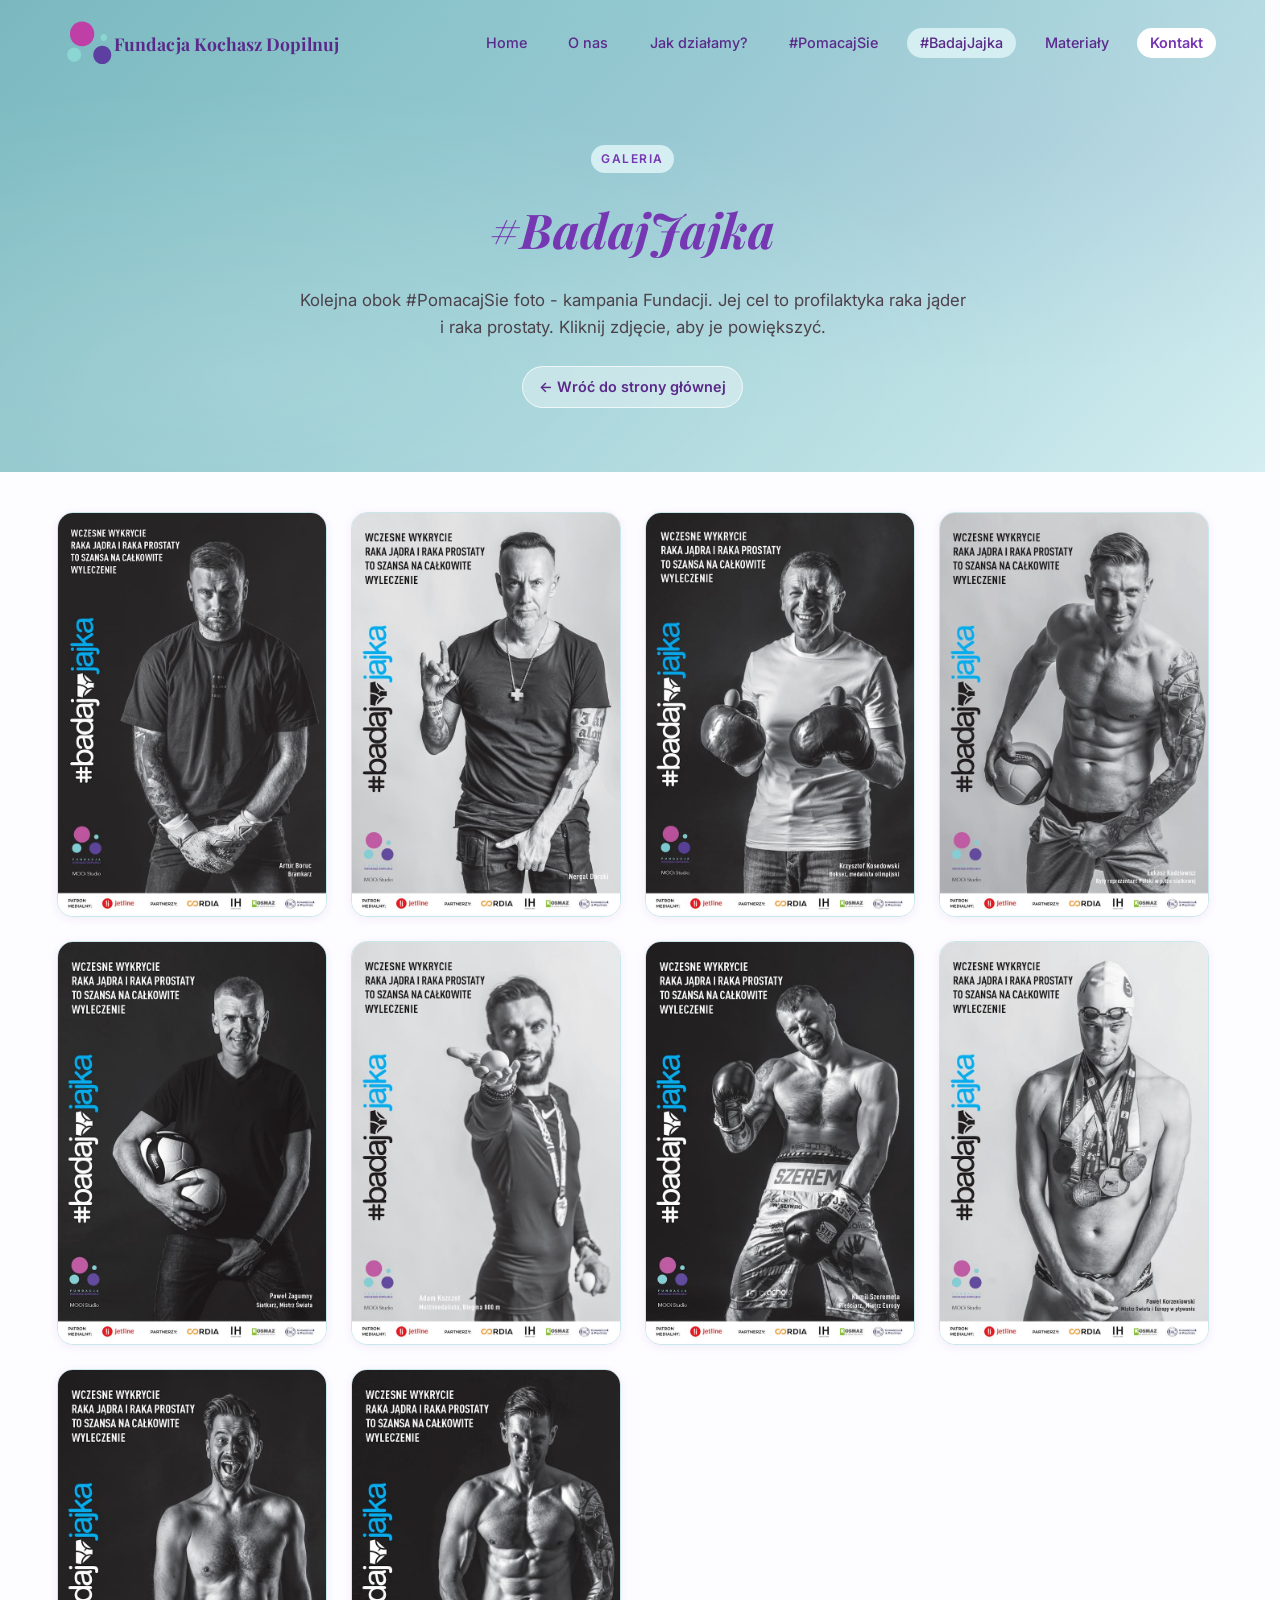
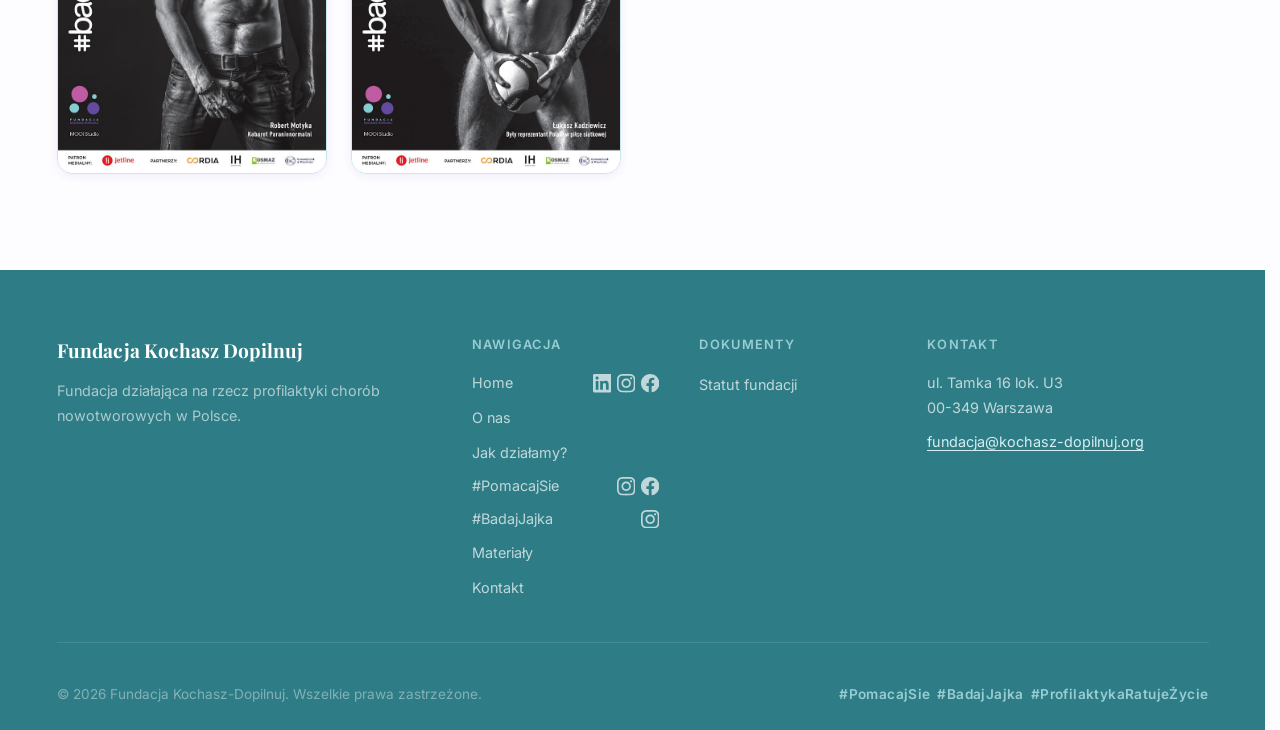
==== commit db68b15d: "Add 'Materiały' link to navigation on multiple pages and implement styles for materials section" ====
--- a/badajjajka.html
+++ b/badajjajka.html
@@ -26,6 +26,7 @@
         <li><a href="index.html#jak-dzialamy" class="nav__link">Jak działamy?</a></li>
         <li><a href="pomacajsie.html" class="nav__link">#PomacajSie</a></li>
         <li><a href="badajjajka.html" class="nav__link nav__link--active" aria-current="page">#BadajJajka</a></li>
+        <li><a href="materialy.html" class="nav__link">Materiały</a></li>
         <li><a href="index.html#kontakt" class="nav__link nav__link--cta">Kontakt</a></li>
       </ul>
     </nav>
@@ -124,6 +125,7 @@
                 </a>
               </span>
             </li>
+            <li><a href="materialy.html">Materiały</a></li>
             <li><a href="index.html#kontakt">Kontakt</a></li>
           </ul>
         </div>
--- a/styles.css
+++ b/styles.css
@@ -248,6 +248,7 @@
   color: var(--clr-primary-dark);
   padding: 0.4rem 0.8rem;
   border-radius: 100px;
+  white-space: nowrap;
   transition: all var(--transition);
 }
 
@@ -866,11 +867,8 @@
   }
 }
 
-@media (max-width: 640px) {
-  :root {
-    --space-2xl: 4rem;
-  }
-
+/* Poniżej ~1000px siedem pozycji menu nie mieści się w jednej linii obok logo. */
+@media (max-width: 1024px) {
   .nav__toggle {
     display: flex;
     z-index: 1001;
@@ -932,6 +930,12 @@
   .nav__toggle.is-open span:nth-child(3) {
     transform: translateY(-7px) rotate(-45deg);
   }
+}
+
+@media (max-width: 640px) {
+  :root {
+    --space-2xl: 4rem;
+  }
 
   .form__row {
     grid-template-columns: 1fr;
@@ -949,14 +953,16 @@
 
 /* ===== GALLERY PAGES ===== */
 /* Nagłówek jak na stronie głównej: przezroczysty u góry, biały pasek dopiero po .is-scrolled (JS). */
-.page--gallery .nav__link--active {
+.page--gallery .nav__link--active,
+.page--materials .nav__link--active {
   color: var(--clr-primary-dark);
   background: var(--clr-accent-light);
   /* Jak pozostałe linki — grubsza kreska zmienia szerokość tekstu i przy flexie przesuwa całą grupę w menu. */
   font-weight: 500;
 }
 
-.page--gallery .header.is-scrolled .nav__link--active {
+.page--gallery .header.is-scrolled .nav__link--active,
+.page--materials .header.is-scrolled .nav__link--active {
   color: var(--clr-primary-dark);
 }
 
@@ -1081,6 +1087,67 @@
   background: var(--clr-bg-alt);
 }
 
+/* ===== MATERIAŁY ===== */
+.section--materials {
+  padding-top: var(--space-lg);
+  padding-bottom: var(--space-2xl);
+  background: var(--clr-bg);
+}
+
+.materials-list {
+  list-style: none;
+  max-width: 720px;
+  margin: 0 auto;
+  display: flex;
+  flex-direction: column;
+  gap: var(--space-sm);
+}
+
+.materials-item {
+  display: flex;
+  align-items: center;
+  gap: var(--space-sm);
+  padding: var(--space-sm) var(--space-md);
+  background: var(--clr-white);
+  border: 1px solid var(--clr-border);
+  border-radius: var(--radius-md);
+  box-shadow: var(--shadow-sm);
+  color: var(--clr-text);
+  text-decoration: none;
+  transition: transform var(--transition), box-shadow var(--transition), border-color var(--transition);
+}
+
+.materials-item:hover,
+.materials-item:focus-visible {
+  transform: translateY(-2px);
+  box-shadow: var(--shadow-md);
+  border-color: var(--clr-accent);
+  outline: none;
+}
+
+.materials-item__type {
+  flex-shrink: 0;
+  font-size: 0.7rem;
+  font-weight: 600;
+  letter-spacing: 0.08em;
+  color: var(--clr-primary);
+  background: var(--clr-accent-light);
+  padding: 0.3em 0.7em;
+  border-radius: var(--radius-sm);
+}
+
+.materials-item__title {
+  flex: 1;
+  font-weight: 500;
+}
+
+.materials-item__action {
+  flex-shrink: 0;
+  font-size: 0.85rem;
+  font-weight: 600;
+  color: var(--clr-primary);
+}
+
 /* ===== LIGHTBOX ===== */
 .lightbox {
   position: fixed;
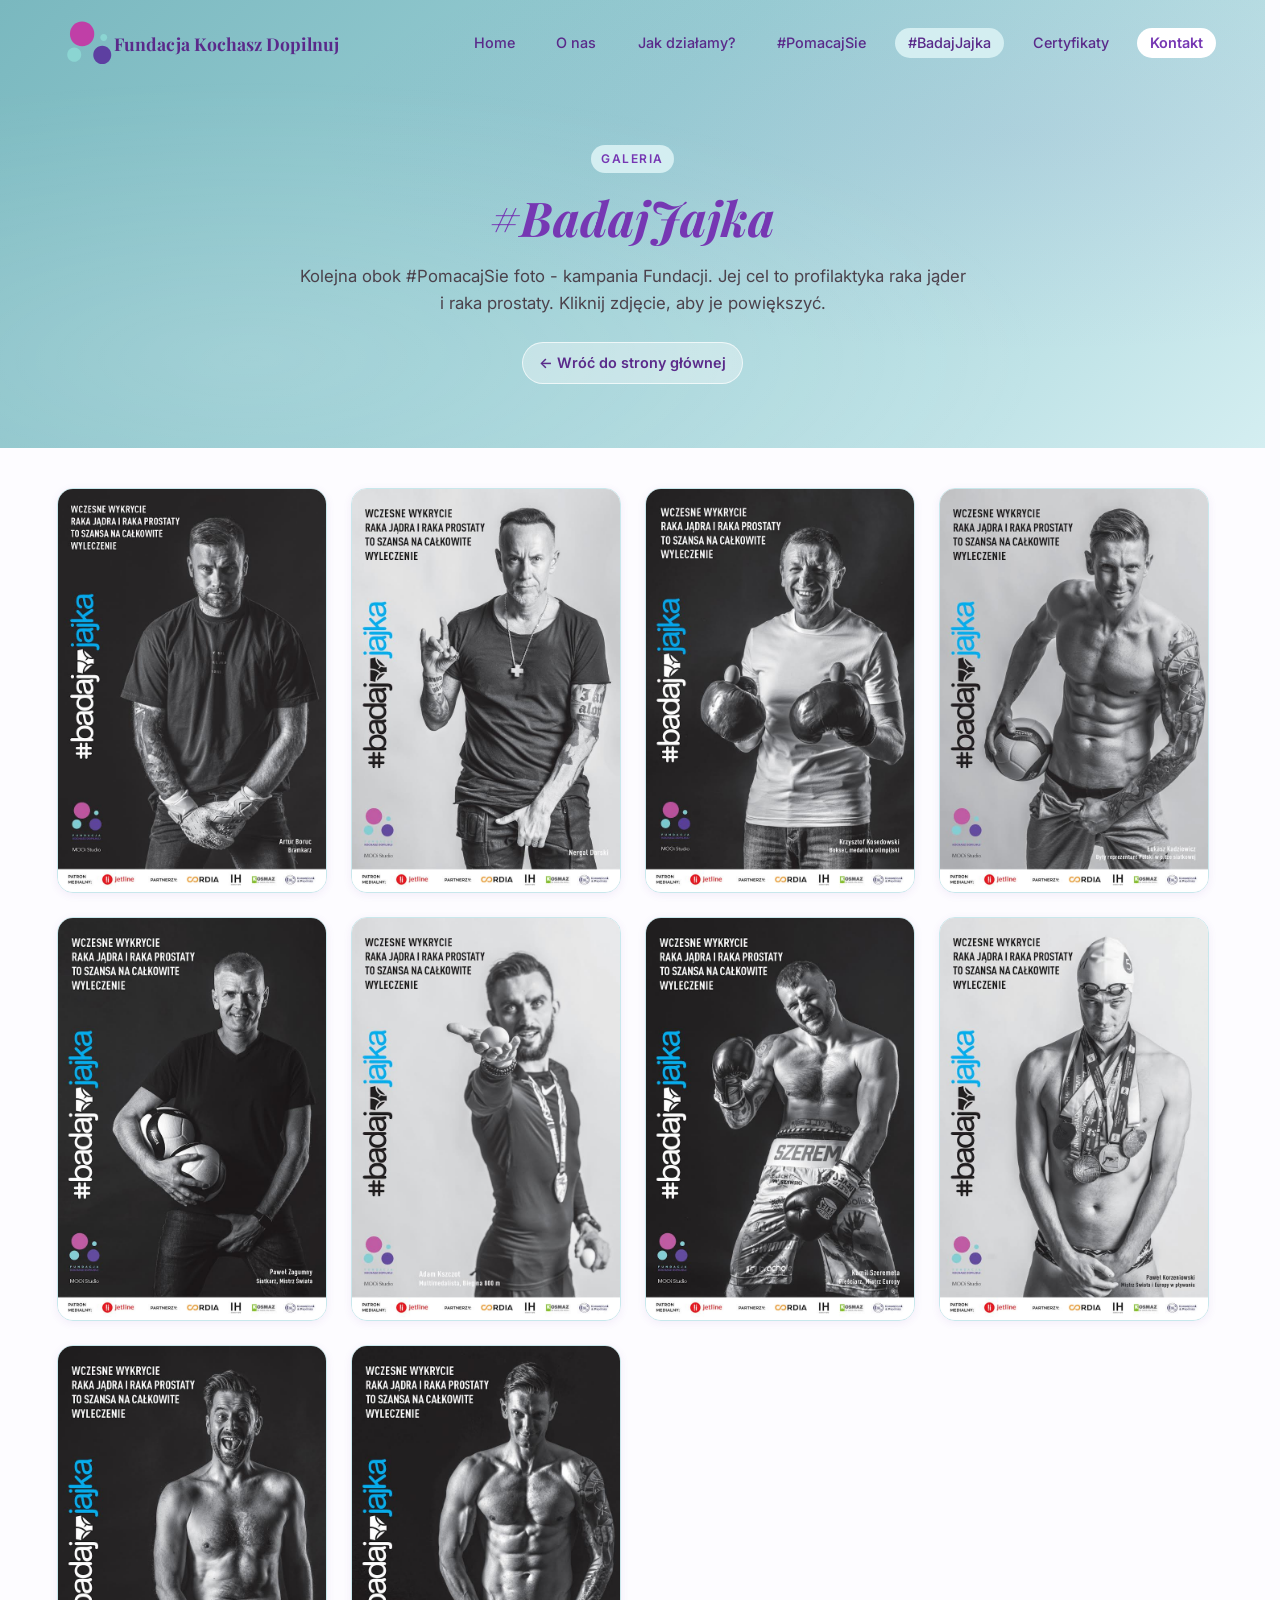
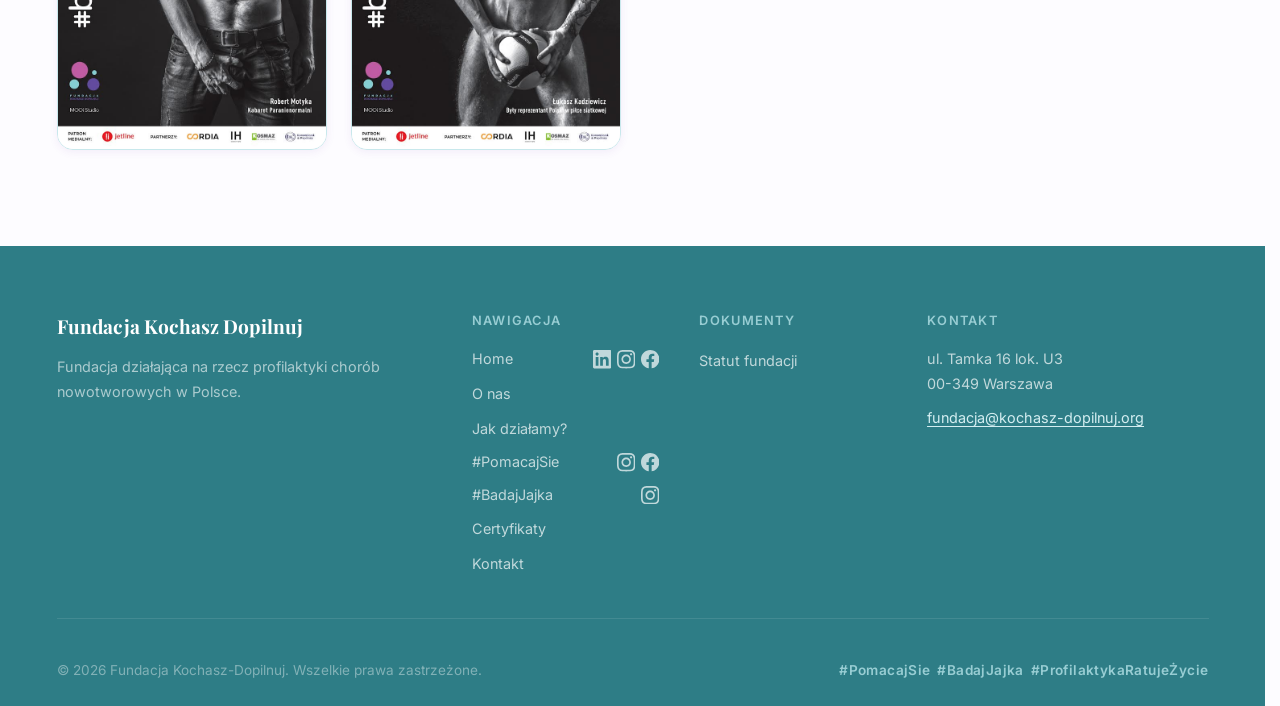
==== commit fa1c9c6c: "Add 'Certyfikaty' page with navigation links and images; update .gitignore to include new directory" ====
--- a/badajjajka.html
+++ b/badajjajka.html
@@ -26,7 +26,7 @@
         <li><a href="index.html#jak-dzialamy" class="nav__link">Jak działamy?</a></li>
         <li><a href="pomacajsie.html" class="nav__link">#PomacajSie</a></li>
         <li><a href="badajjajka.html" class="nav__link nav__link--active" aria-current="page">#BadajJajka</a></li>
-        <li><a href="materialy.html" class="nav__link">Materiały</a></li>
+        <li><a href="certyfikaty.html" class="nav__link">Certyfikaty</a></li>
         <li><a href="index.html#kontakt" class="nav__link nav__link--cta">Kontakt</a></li>
       </ul>
     </nav>
@@ -125,7 +125,7 @@
                 </a>
               </span>
             </li>
-            <li><a href="materialy.html">Materiały</a></li>
+            <li><a href="certyfikaty.html">Certyfikaty</a></li>
             <li><a href="index.html#kontakt">Kontakt</a></li>
           </ul>
         </div>
--- a/styles.css
+++ b/styles.css
@@ -248,7 +248,6 @@
   color: var(--clr-primary-dark);
   padding: 0.4rem 0.8rem;
   border-radius: 100px;
-  white-space: nowrap;
   transition: all var(--transition);
 }
 
@@ -867,8 +866,11 @@
   }
 }
 
-/* Poniżej ~1000px siedem pozycji menu nie mieści się w jednej linii obok logo. */
-@media (max-width: 1024px) {
+@media (max-width: 640px) {
+  :root {
+    --space-2xl: 4rem;
+  }
+
   .nav__toggle {
     display: flex;
     z-index: 1001;
@@ -930,12 +932,6 @@
   .nav__toggle.is-open span:nth-child(3) {
     transform: translateY(-7px) rotate(-45deg);
   }
-}
-
-@media (max-width: 640px) {
-  :root {
-    --space-2xl: 4rem;
-  }
 
   .form__row {
     grid-template-columns: 1fr;
@@ -953,16 +949,14 @@
 
 /* ===== GALLERY PAGES ===== */
 /* Nagłówek jak na stronie głównej: przezroczysty u góry, biały pasek dopiero po .is-scrolled (JS). */
-.page--gallery .nav__link--active,
-.page--materials .nav__link--active {
+.page--gallery .nav__link--active {
   color: var(--clr-primary-dark);
   background: var(--clr-accent-light);
   /* Jak pozostałe linki — grubsza kreska zmienia szerokość tekstu i przy flexie przesuwa całą grupę w menu. */
   font-weight: 500;
 }
 
-.page--gallery .header.is-scrolled .nav__link--active,
-.page--materials .header.is-scrolled .nav__link--active {
+.page--gallery .header.is-scrolled .nav__link--active {
   color: var(--clr-primary-dark);
 }
 
@@ -994,6 +988,7 @@
   font-family: var(--font-display);
   font-size: clamp(2rem, 5vw, 3rem);
   font-weight: 700;
+  line-height: 1.2;
   color: var(--clr-primary-dark);
   margin-bottom: var(--space-sm);
 }
@@ -1087,65 +1082,35 @@
   background: var(--clr-bg-alt);
 }
 
-/* ===== MATERIAŁY ===== */
-.section--materials {
-  padding-top: var(--space-lg);
-  padding-bottom: var(--space-2xl);
-  background: var(--clr-bg);
-}
-
-.materials-list {
-  list-style: none;
-  max-width: 720px;
-  margin: 0 auto;
-  display: flex;
-  flex-direction: column;
-  gap: var(--space-sm);
-}
-
-.materials-item {
-  display: flex;
-  align-items: center;
-  gap: var(--space-sm);
-  padding: var(--space-sm) var(--space-md);
-  background: var(--clr-white);
-  border: 1px solid var(--clr-border);
-  border-radius: var(--radius-md);
-  box-shadow: var(--shadow-sm);
-  color: var(--clr-text);
-  text-decoration: none;
-  transition: transform var(--transition), box-shadow var(--transition), border-color var(--transition);
-}
-
-.materials-item:hover,
-.materials-item:focus-visible {
-  transform: translateY(-2px);
-  box-shadow: var(--shadow-md);
-  border-color: var(--clr-accent);
-  outline: none;
-}
-
-.materials-item__type {
-  flex-shrink: 0;
-  font-size: 0.7rem;
+/* ===== CERTYFIKATY ===== */
+.gallery-hero__lead:has(+ .gallery-hero__lead) {
+  margin-bottom: var(--space-sm);
+}
+
+.gallery-grid--certs {
+  grid-template-columns: repeat(auto-fill, minmax(320px, 1fr));
+}
+
+.gallery-grid--certs .gallery-item img {
+  aspect-ratio: 1.414 / 1;
+  object-fit: cover;
+}
+
+.gallery-item__caption {
+  display: block;
+  padding: 0.75rem var(--space-sm);
+  font-family: var(--font-body);
+  font-size: 0.9rem;
   font-weight: 600;
-  letter-spacing: 0.08em;
-  color: var(--clr-primary);
-  background: var(--clr-accent-light);
-  padding: 0.3em 0.7em;
-  border-radius: var(--radius-sm);
-}
-
-.materials-item__title {
-  flex: 1;
-  font-weight: 500;
-}
-
-.materials-item__action {
-  flex-shrink: 0;
-  font-size: 0.85rem;
-  font-weight: 600;
-  color: var(--clr-primary);
+  color: var(--clr-primary-dark);
+  text-align: center;
+  border-top: 1px solid var(--clr-border);
+}
+
+@media (max-width: 640px) {
+  .gallery-grid--certs {
+    grid-template-columns: 1fr;
+  }
 }
 
 /* ===== LIGHTBOX ===== */
